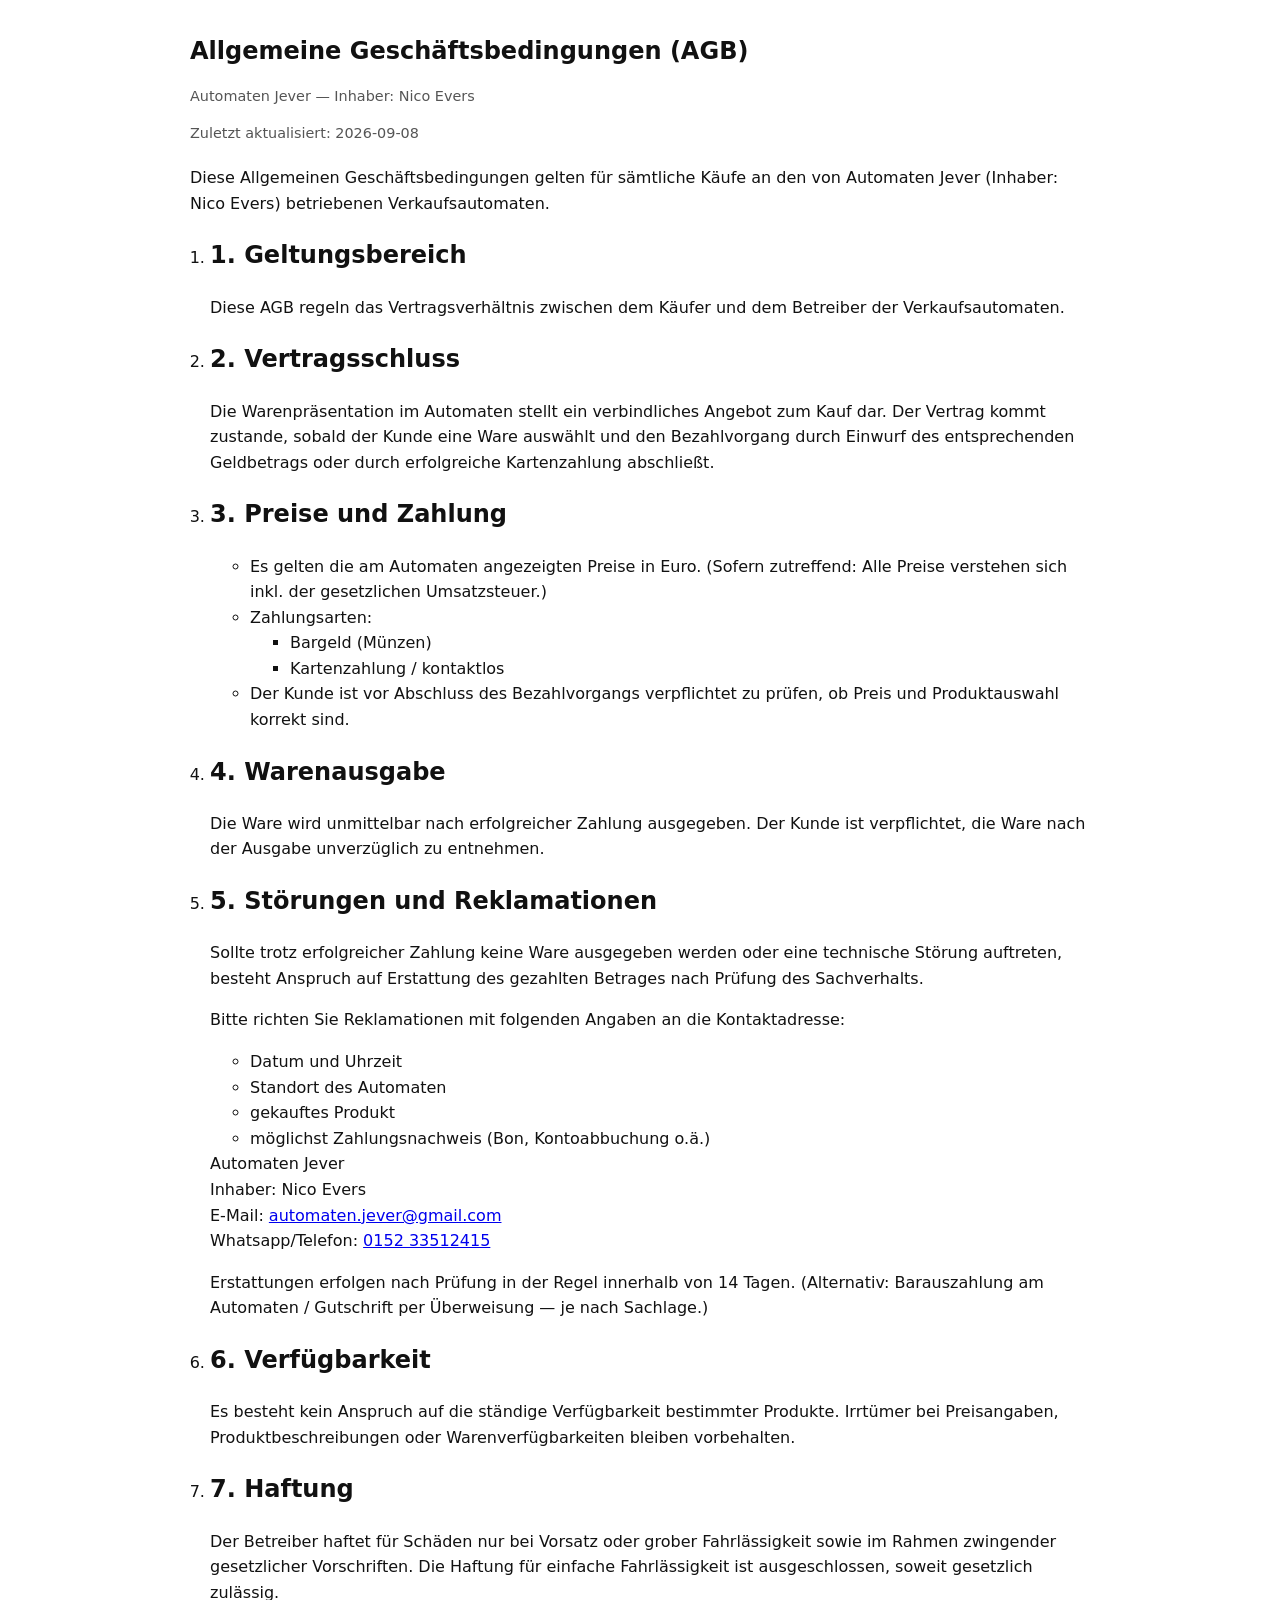
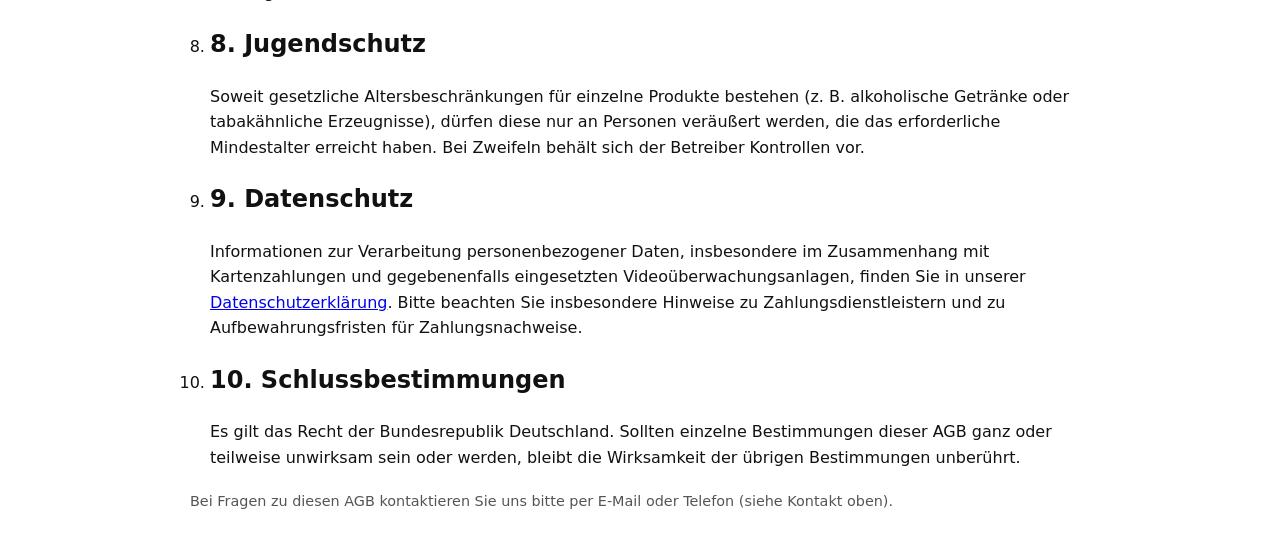
==== agb.html @ 88972f9d "Refactor AGB to HTML format with structured sections" ====
<!doctype html>
<html lang="de">
<head>
  <meta charset="utf-8">
  <meta name="viewport" content="width=device-width,initial-scale=1">
  <title>Allgemeine Geschäftsbedingungen (AGB) — Automaten Jever</title>
  <meta name="description" content="AGB für die Snackautomaten der Automaten Jever (Inhaber: Nico Evers).">
  <style>
    /* Minimal styling für Lesbarkeit */
    body { font-family: system-ui, -apple-system, "Segoe UI", Roboto, "Helvetica Neue", Arial; line-height: 1.6; padding: 1rem; max-width: 900px; margin: auto; color:#111; }
    header, main, footer { margin-bottom: 1.25rem; }
    h1 { font-size: 1.5rem; margin-bottom:.25rem; }
    address { font-style: normal; }
    .meta { color: #555; font-size: .9rem; margin-bottom: .75rem; }
    ol { padding-left: 1.25rem; }
  </style>
</head>
<body>
  <header>
    <h1>Allgemeine Geschäftsbedingungen (AGB)</h1>
    <p class="meta">Automaten Jever — Inhaber: Nico Evers</p>
    <p class="meta">Zuletzt aktualisiert: 2026-09-08</p>
  </header>

  <main>
    <section id="intro">
      <p>Diese Allgemeinen Geschäftsbedingungen gelten für sämtliche Käufe an den von Automaten Jever (Inhaber: Nico Evers) betriebenen Verkaufsautomaten.</p>
    </section>

    <ol>
      <li id="geltungsbereich">
        <h2>1. Geltungsbereich</h2>
        <p>Diese AGB regeln das Vertragsverhältnis zwischen dem Käufer und dem Betreiber der Verkaufsautomaten.</p>
      </li>

      <li id="vertragsschluss">
        <h2>2. Vertragsschluss</h2>
        <p>Die Warenpräsentation im Automaten stellt ein verbindliches Angebot zum Kauf dar. Der Vertrag kommt zustande, sobald der Kunde eine Ware auswählt und den Bezahlvorgang durch Einwurf des entsprechenden Geldbetrags oder durch erfolgreiche Kartenzahlung abschließt.</p>
      </li>

      <li id="preise-zahlung">
        <h2>3. Preise und Zahlung</h2>
        <ul>
          <li>Es gelten die am Automaten angezeigten Preise in Euro. (Sofern zutreffend: Alle Preise verstehen sich inkl. der gesetzlichen Umsatzsteuer.)</li>
          <li>Zahlungsarten:
            <ul>
              <li>Bargeld (Münzen)</li>
              <li>Kartenzahlung / kontaktlos</li>
            </ul>
          </li>
          <li>Der Kunde ist vor Abschluss des Bezahlvorgangs verpflichtet zu prüfen, ob Preis und Produktauswahl korrekt sind.</li>
        </ul>
      </li>

      <li id="warenausgabe">
        <h2>4. Warenausgabe</h2>
        <p>Die Ware wird unmittelbar nach erfolgreicher Zahlung ausgegeben. Der Kunde ist verpflichtet, die Ware nach der Ausgabe unverzüglich zu entnehmen.</p>
      </li>

      <li id="stoerungen-reklamationen">
        <h2>5. Störungen und Reklamationen</h2>
        <p>Sollte trotz erfolgreicher Zahlung keine Ware ausgegeben werden oder eine technische Störung auftreten, besteht Anspruch auf Erstattung des gezahlten Betrages nach Prüfung des Sachverhalts.</p>
        <p>Bitte richten Sie Reklamationen mit folgenden Angaben an die Kontaktadresse:</p>
        <ul>
          <li>Datum und Uhrzeit</li>
          <li>Standort des Automaten</li>
          <li>gekauftes Produkt</li>
          <li>möglichst Zahlungsnachweis (Bon, Kontoabbuchung o.ä.)</li>
        </ul>
        <address>
          Automaten Jever<br>
          Inhaber: Nico Evers<br>
          E-Mail: <a href="mailto:automaten.jever@gmail.com">automaten.jever@gmail.com</a><br>
          Whatsapp/Telefon: <a href="tel:+4915233512415">0152 33512415</a>
        </address>
        <p>Erstattungen erfolgen nach Prüfung in der Regel innerhalb von 14 Tagen. (Alternativ: Barauszahlung am Automaten / Gutschrift per Überweisung — je nach Sachlage.)</p>
      </li>

      <li id="verfuegbarkeit">
        <h2>6. Verfügbarkeit</h2>
        <p>Es besteht kein Anspruch auf die ständige Verfügbarkeit bestimmter Produkte. Irrtümer bei Preisangaben, Produktbeschreibungen oder Warenverfügbarkeiten bleiben vorbehalten.</p>
      </li>

      <li id="haftung">
        <h2>7. Haftung</h2>
        <p>Der Betreiber haftet für Schäden nur bei Vorsatz oder grober Fahrlässigkeit sowie im Rahmen zwingender gesetzlicher Vorschriften. Die Haftung für einfache Fahrlässigkeit ist ausgeschlossen, soweit gesetzlich zulässig.</p>
      </li>

      <li id="jugendschutz">
        <h2>8. Jugendschutz</h2>
        <p>Soweit gesetzliche Altersbeschränkungen für einzelne Produkte bestehen (z. B. alkoholische Getränke oder tabakähnliche Erzeugnisse), dürfen diese nur an Personen veräußert werden, die das erforderliche Mindestalter erreicht haben. Bei Zweifeln behält sich der Betreiber Kontrollen vor.</p>
      </li>

      <li id="datenschutz">
        <h2>9. Datenschutz</h2>
        <p>Informationen zur Verarbeitung personenbezogener Daten, insbesondere im Zusammenhang mit Kartenzahlungen und gegebenenfalls eingesetzten Videoüberwachungsanlagen, finden Sie in unserer <a href="datenschutz.html">Datenschutzerklärung</a>. Bitte beachten Sie insbesondere Hinweise zu Zahlungsdienstleistern und zu Aufbewahrungsfristen für Zahlungsnachweise.</p>
      </li>

      <li id="schlussbestimmungen">
        <h2>10. Schlussbestimmungen</h2>
        <p>Es gilt das Recht der Bundesrepublik Deutschland. Sollten einzelne Bestimmungen dieser AGB ganz oder teilweise unwirksam sein oder werden, bleibt die Wirksamkeit der übrigen Bestimmungen unberührt.</p>
      </li>
    </ol>
  </main>

  <footer>
    <p class="meta">Bei Fragen zu diesen AGB kontaktieren Sie uns bitte per E-Mail oder Telefon (siehe Kontakt oben).</p>
  </footer>
</body>
</html>
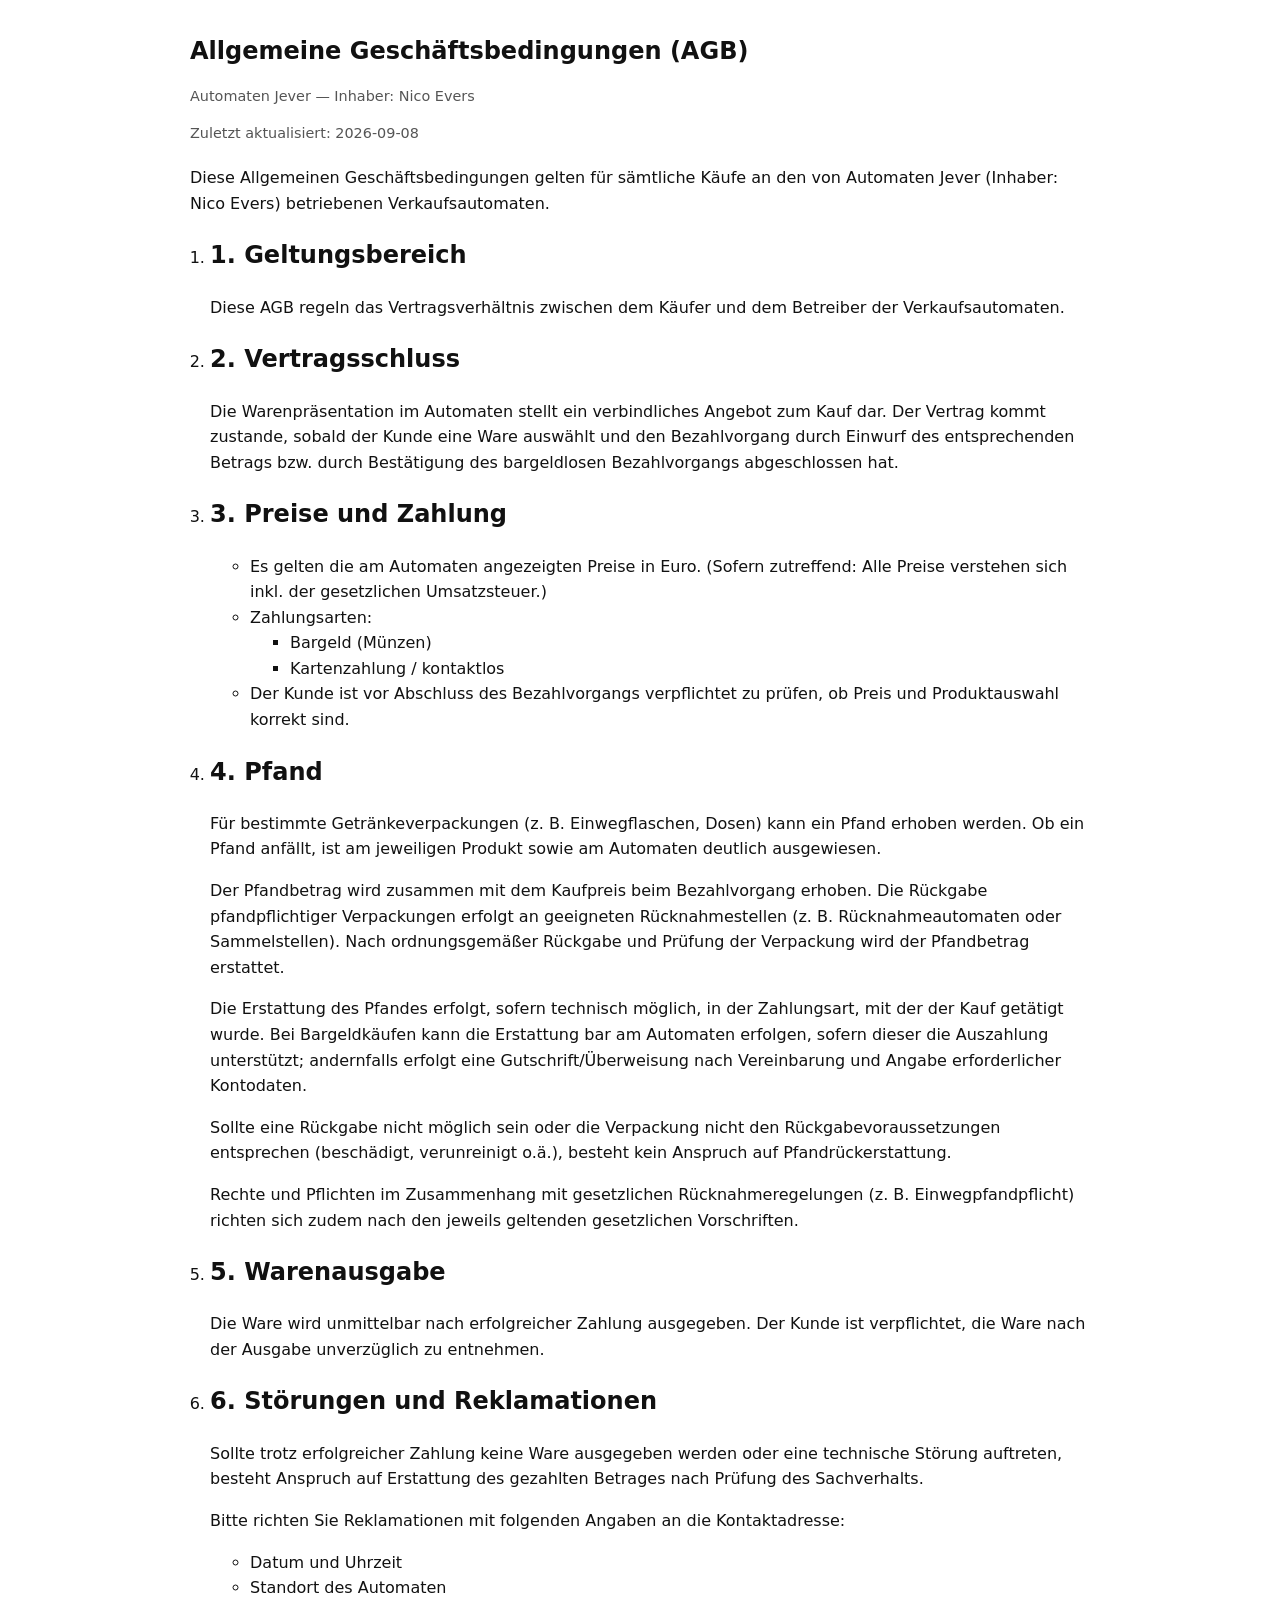
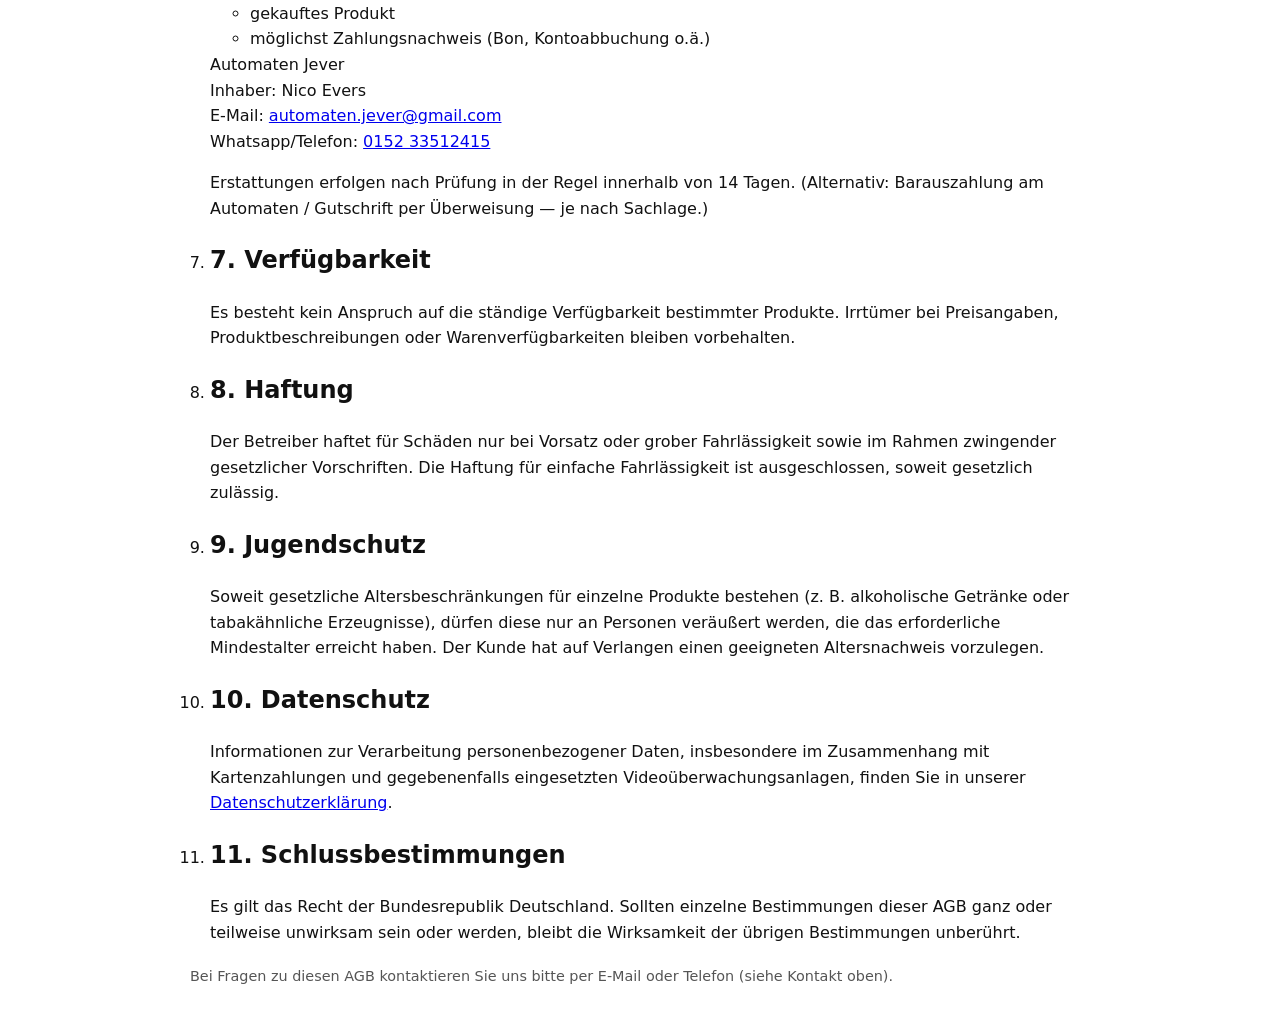
==== commit 069f9b77: "AGB: Passage zum Pfand ergänzt" ====
--- a/agb.html
+++ b/agb.html
@@ -35,7 +35,7 @@
 
       <li id="vertragsschluss">
         <h2>2. Vertragsschluss</h2>
-        <p>Die Warenpräsentation im Automaten stellt ein verbindliches Angebot zum Kauf dar. Der Vertrag kommt zustande, sobald der Kunde eine Ware auswählt und den Bezahlvorgang durch Einwurf des entsprechenden Geldbetrags oder durch erfolgreiche Kartenzahlung abschließt.</p>
+        <p>Die Warenpräsentation im Automaten stellt ein verbindliches Angebot zum Kauf dar. Der Vertrag kommt zustande, sobald der Kunde eine Ware auswählt und den Bezahlvorgang durch Einwurf des entsprechenden Betrags bzw. durch Bestätigung des bargeldlosen Bezahlvorgangs abgeschlossen hat.</p>
       </li>
 
       <li id="preise-zahlung">
@@ -52,13 +52,22 @@
         </ul>
       </li>
 
+      <li id="pfand">
+        <h2>4. Pfand</h2>
+        <p>Für bestimmte Getränkeverpackungen (z. B. Einwegflaschen, Dosen) kann ein Pfand erhoben werden. Ob ein Pfand anfällt, ist am jeweiligen Produkt sowie am Automaten deutlich ausgewiesen.</p>
+        <p>Der Pfandbetrag wird zusammen mit dem Kaufpreis beim Bezahlvorgang erhoben. Die Rückgabe pfandpflichtiger Verpackungen erfolgt an geeigneten Rücknahmestellen (z. B. Rücknahmeautomaten oder Sammelstellen). Nach ordnungsgemäßer Rückgabe und Prüfung der Verpackung wird der Pfandbetrag erstattet.</p>
+        <p>Die Erstattung des Pfandes erfolgt, sofern technisch möglich, in der Zahlungsart, mit der der Kauf getätigt wurde. Bei Bargeldkäufen kann die Erstattung bar am Automaten erfolgen, sofern dieser die Auszahlung unterstützt; andernfalls erfolgt eine Gutschrift/Überweisung nach Vereinbarung und Angabe erforderlicher Kontodaten.</p>
+        <p>Sollte eine Rückgabe nicht möglich sein oder die Verpackung nicht den Rückgabevoraussetzungen entsprechen (beschädigt, verunreinigt o.ä.), besteht kein Anspruch auf Pfandrückerstattung.</p>
+        <p>Rechte und Pflichten im Zusammenhang mit gesetzlichen Rücknahmeregelungen (z. B. Einwegpfandpflicht) richten sich zudem nach den jeweils geltenden gesetzlichen Vorschriften.</p>
+      </li>
+
       <li id="warenausgabe">
-        <h2>4. Warenausgabe</h2>
+        <h2>5. Warenausgabe</h2>
         <p>Die Ware wird unmittelbar nach erfolgreicher Zahlung ausgegeben. Der Kunde ist verpflichtet, die Ware nach der Ausgabe unverzüglich zu entnehmen.</p>
       </li>
 
       <li id="stoerungen-reklamationen">
-        <h2>5. Störungen und Reklamationen</h2>
+        <h2>6. Störungen und Reklamationen</h2>
         <p>Sollte trotz erfolgreicher Zahlung keine Ware ausgegeben werden oder eine technische Störung auftreten, besteht Anspruch auf Erstattung des gezahlten Betrages nach Prüfung des Sachverhalts.</p>
         <p>Bitte richten Sie Reklamationen mit folgenden Angaben an die Kontaktadresse:</p>
         <ul>
@@ -77,27 +86,27 @@
       </li>
 
       <li id="verfuegbarkeit">
-        <h2>6. Verfügbarkeit</h2>
+        <h2>7. Verfügbarkeit</h2>
         <p>Es besteht kein Anspruch auf die ständige Verfügbarkeit bestimmter Produkte. Irrtümer bei Preisangaben, Produktbeschreibungen oder Warenverfügbarkeiten bleiben vorbehalten.</p>
       </li>
 
       <li id="haftung">
-        <h2>7. Haftung</h2>
+        <h2>8. Haftung</h2>
         <p>Der Betreiber haftet für Schäden nur bei Vorsatz oder grober Fahrlässigkeit sowie im Rahmen zwingender gesetzlicher Vorschriften. Die Haftung für einfache Fahrlässigkeit ist ausgeschlossen, soweit gesetzlich zulässig.</p>
       </li>
 
       <li id="jugendschutz">
-        <h2>8. Jugendschutz</h2>
-        <p>Soweit gesetzliche Altersbeschränkungen für einzelne Produkte bestehen (z. B. alkoholische Getränke oder tabakähnliche Erzeugnisse), dürfen diese nur an Personen veräußert werden, die das erforderliche Mindestalter erreicht haben. Bei Zweifeln behält sich der Betreiber Kontrollen vor.</p>
+        <h2>9. Jugendschutz</h2>
+        <p>Soweit gesetzliche Altersbeschränkungen für einzelne Produkte bestehen (z. B. alkoholische Getränke oder tabakähnliche Erzeugnisse), dürfen diese nur an Personen veräußert werden, die das erforderliche Mindestalter erreicht haben. Der Kunde hat auf Verlangen einen geeigneten Altersnachweis vorzulegen.</p>
       </li>
 
       <li id="datenschutz">
-        <h2>9. Datenschutz</h2>
-        <p>Informationen zur Verarbeitung personenbezogener Daten, insbesondere im Zusammenhang mit Kartenzahlungen und gegebenenfalls eingesetzten Videoüberwachungsanlagen, finden Sie in unserer <a href="datenschutz.html">Datenschutzerklärung</a>. Bitte beachten Sie insbesondere Hinweise zu Zahlungsdienstleistern und zu Aufbewahrungsfristen für Zahlungsnachweise.</p>
+        <h2>10. Datenschutz</h2>
+        <p>Informationen zur Verarbeitung personenbezogener Daten, insbesondere im Zusammenhang mit Kartenzahlungen und gegebenenfalls eingesetzten Videoüberwachungsanlagen, finden Sie in unserer <a href="datenschutz.html">Datenschutzerklärung</a>.</p>
       </li>
 
       <li id="schlussbestimmungen">
-        <h2>10. Schlussbestimmungen</h2>
+        <h2>11. Schlussbestimmungen</h2>
         <p>Es gilt das Recht der Bundesrepublik Deutschland. Sollten einzelne Bestimmungen dieser AGB ganz oder teilweise unwirksam sein oder werden, bleibt die Wirksamkeit der übrigen Bestimmungen unberührt.</p>
       </li>
     </ol>
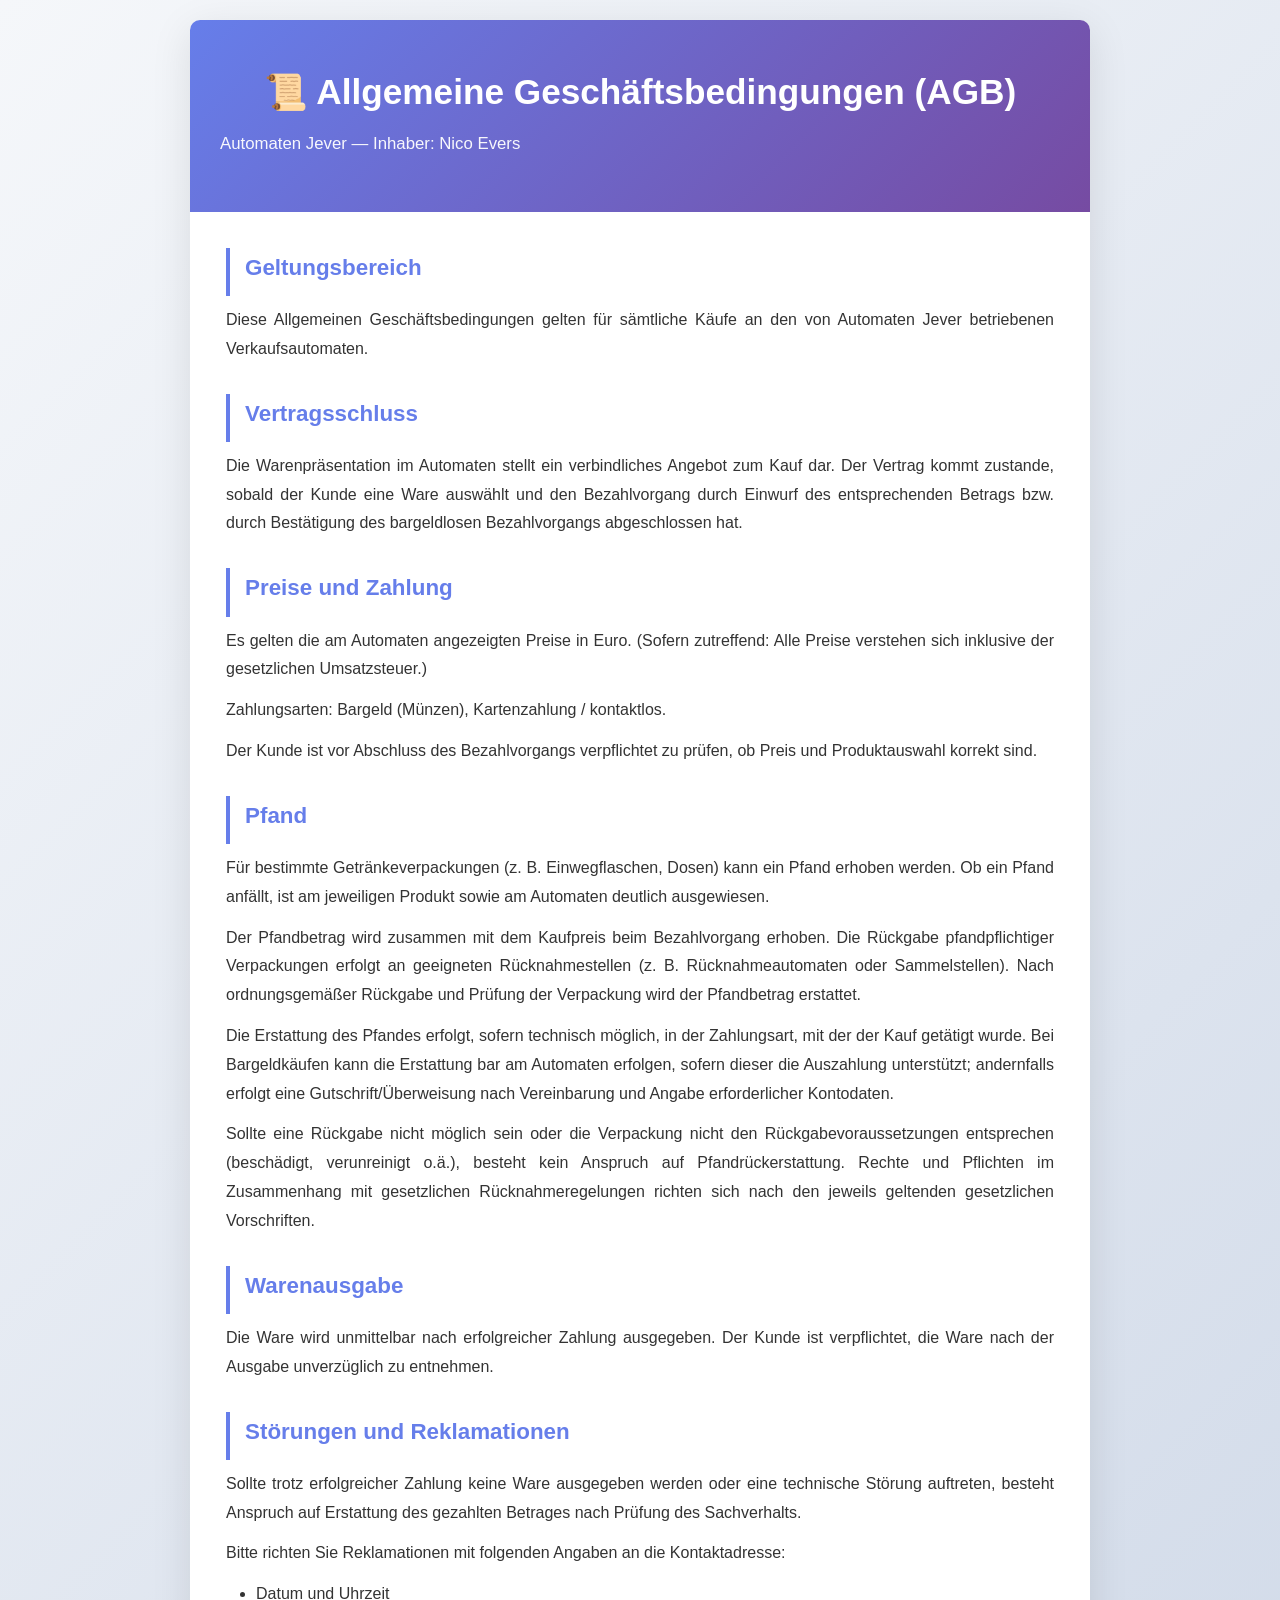
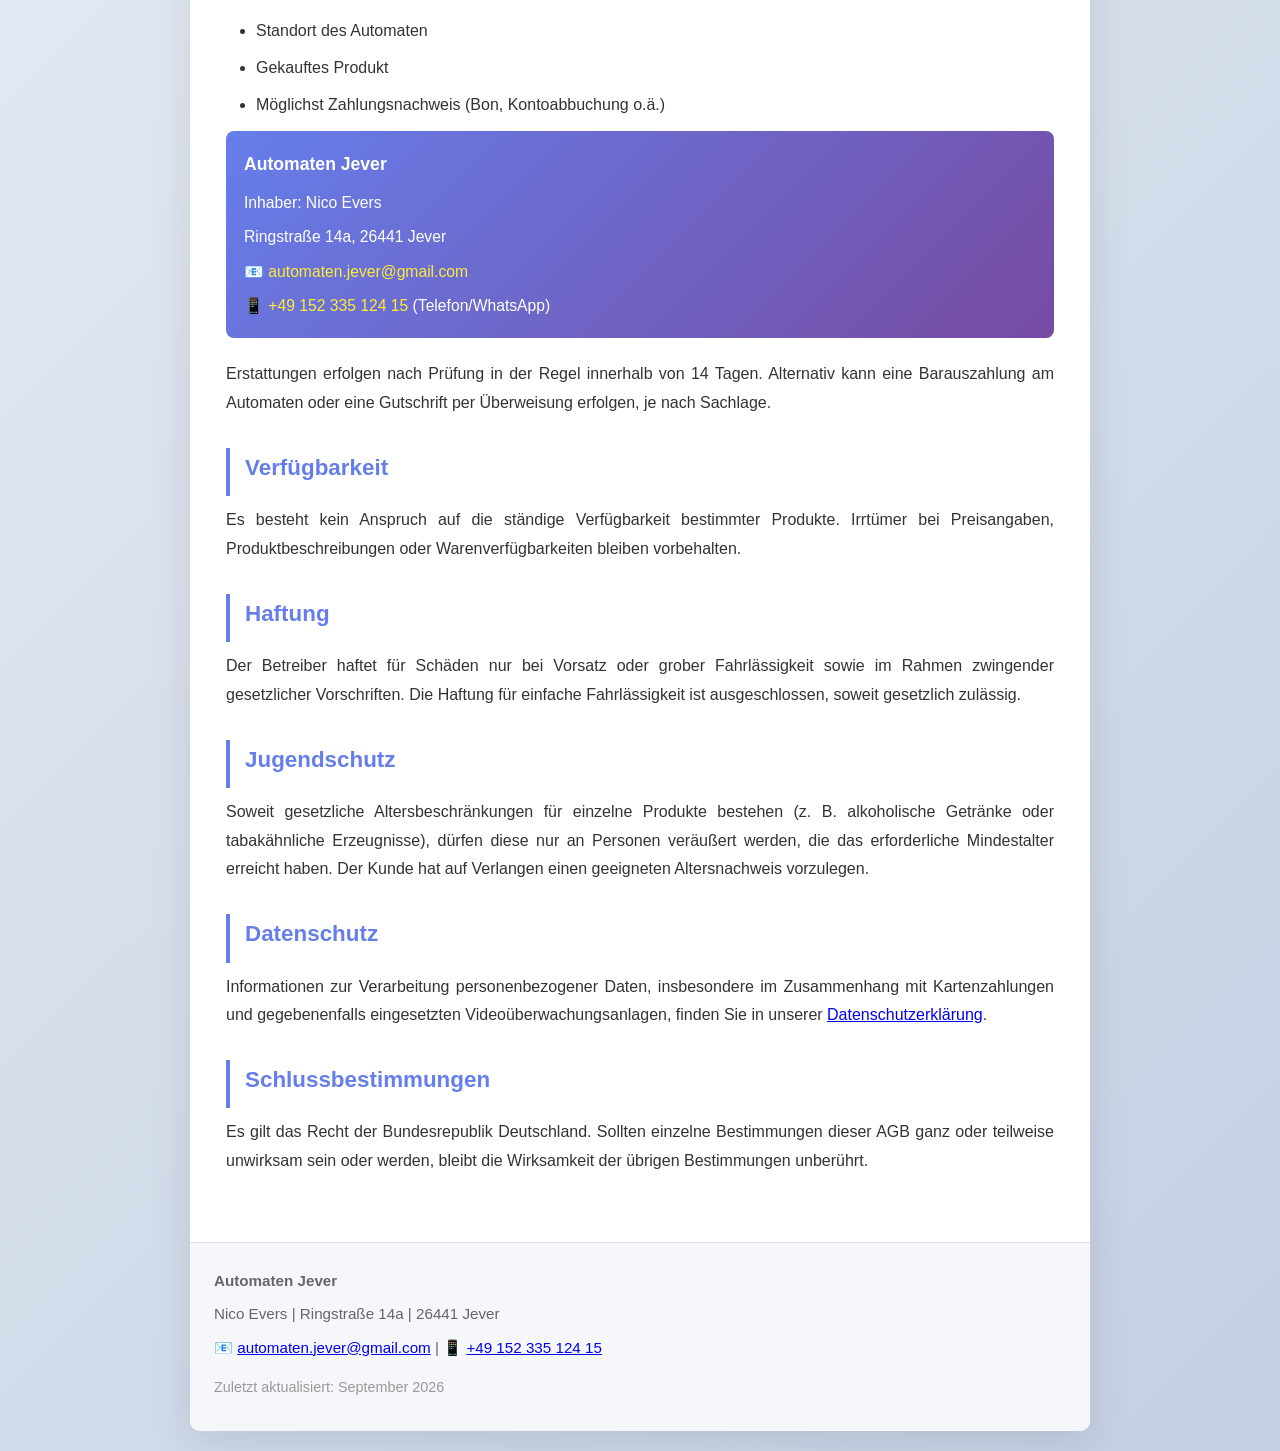
==== commit b4c3391e: "AGB: Visuelles Styling an Datenschutzerklärung angepasst; Pfandpassus beibehalten" ====
--- a/agb.html
+++ b/agb.html
@@ -6,114 +6,218 @@
   <title>Allgemeine Geschäftsbedingungen (AGB) — Automaten Jever</title>
   <meta name="description" content="AGB für die Snackautomaten der Automaten Jever (Inhaber: Nico Evers).">
   <style>
-    /* Minimal styling für Lesbarkeit */
-    body { font-family: system-ui, -apple-system, "Segoe UI", Roboto, "Helvetica Neue", Arial; line-height: 1.6; padding: 1rem; max-width: 900px; margin: auto; color:#111; }
-    header, main, footer { margin-bottom: 1.25rem; }
-    h1 { font-size: 1.5rem; margin-bottom:.25rem; }
-    address { font-style: normal; }
-    .meta { color: #555; font-size: .9rem; margin-bottom: .75rem; }
-    ol { padding-left: 1.25rem; }
+    * {
+      margin: 0;
+      padding: 0;
+      box-sizing: border-box;
+    }
+
+    body {
+      font-family: 'Segoe UI', Tahoma, Geneva, Verdana, sans-serif;
+      line-height: 1.8;
+      color: #333;
+      background: linear-gradient(135deg, #f5f7fa 0%, #c3cfe2 100%);
+      min-height: 100vh;
+      padding: 20px;
+    }
+
+    .container {
+      max-width: 900px;
+      margin: 0 auto;
+      background: white;
+      border-radius: 10px;
+      box-shadow: 0 10px 40px rgba(0, 0, 0, 0.1);
+      overflow: hidden;
+    }
+
+    .header {
+      background: linear-gradient(135deg, #667eea 0%, #764ba2 100%);
+      color: white;
+      padding: 40px 30px;
+      text-align: center;
+    }
+
+    .header h1 {
+      font-size: 2.2em;
+      margin-bottom: 6px;
+      font-weight: 700;
+    }
+
+    .header p {
+      font-size: 1.05em;
+      opacity: 0.95;
+    }
+
+    .content {
+      padding: 36px;
+    }
+
+    section {
+      margin-bottom: 30px;
+    }
+
+    h2 {
+      color: #667eea;
+      font-size: 1.4em;
+      margin-bottom: 10px;
+      padding-bottom: 8px;
+      border-left: 4px solid #667eea;
+      padding-left: 15px;
+    }
+
+    h3 {
+      color: #555;
+      font-size: 1.05em;
+      margin-top: 16px;
+      margin-bottom: 10px;
+    }
+
+    p {
+      margin-bottom: 12px;
+      text-align: justify;
+    }
+
+    ul, ol {
+      margin: 12px 0 12px 30px;
+    }
+
+    li { margin-bottom: 8px; }
+
+    .contact-card {
+      background: linear-gradient(135deg, #667eea 0%, #764ba2 100%);
+      color: white;
+      padding: 18px;
+      border-radius: 8px;
+      margin: 12px 0 22px 0;
+    }
+
+    .contact-card strong { display:block; font-size:1.1em; margin-bottom:8px; }
+
+    .contact-info { display:flex; flex-direction:column; gap:6px; font-size:0.98em; }
+
+    .contact-info a { color: #ffeb3b; text-decoration:none; }
+
+    .divider {
+      height: 2px;
+      background: linear-gradient(to right, #667eea, #764ba2, #667eea);
+      margin: 30px 0;
+    }
+
+    .footer {
+      background: #f5f7fa;
+      padding: 24px;
+      text-align: center;
+      color: #666;
+      border-top: 1px solid #e0e0e0;
+    }
+
+    .footer p { margin-bottom:6px; font-size:0.95em; }
+
+    .meta { color:#555; font-size:0.95em; margin-bottom:8px; }
+
+    @media (max-width: 768px) {
+      .content { padding: 20px; }
+      .header h1 { font-size: 1.6em; }
+      h2 { font-size: 1.15em; }
+    }
   </style>
 </head>
 <body>
-  <header>
-    <h1>Allgemeine Geschäftsbedingungen (AGB)</h1>
-    <p class="meta">Automaten Jever — Inhaber: Nico Evers</p>
-    <p class="meta">Zuletzt aktualisiert: 2026-09-08</p>
-  </header>
-
-  <main>
-    <section id="intro">
-      <p>Diese Allgemeinen Geschäftsbedingungen gelten für sämtliche Käufe an den von Automaten Jever (Inhaber: Nico Evers) betriebenen Verkaufsautomaten.</p>
-    </section>
-
-    <ol>
-      <li id="geltungsbereich">
-        <h2>1. Geltungsbereich</h2>
-        <p>Diese AGB regeln das Vertragsverhältnis zwischen dem Käufer und dem Betreiber der Verkaufsautomaten.</p>
-      </li>
-
-      <li id="vertragsschluss">
-        <h2>2. Vertragsschluss</h2>
+  <div class="container">
+    <div class="header">
+      <h1>📜 Allgemeine Geschäftsbedingungen (AGB)</h1>
+      <p>Automaten Jever — Inhaber: Nico Evers</p>
+    </div>
+
+    <div class="content">
+      <section>
+        <h2>Geltungsbereich</h2>
+        <p>Diese Allgemeinen Geschäftsbedingungen gelten für sämtliche Käufe an den von Automaten Jever betriebenen Verkaufsautomaten.</p>
+      </section>
+
+      <section>
+        <h2>Vertragsschluss</h2>
         <p>Die Warenpräsentation im Automaten stellt ein verbindliches Angebot zum Kauf dar. Der Vertrag kommt zustande, sobald der Kunde eine Ware auswählt und den Bezahlvorgang durch Einwurf des entsprechenden Betrags bzw. durch Bestätigung des bargeldlosen Bezahlvorgangs abgeschlossen hat.</p>
-      </li>
-
-      <li id="preise-zahlung">
-        <h2>3. Preise und Zahlung</h2>
-        <ul>
-          <li>Es gelten die am Automaten angezeigten Preise in Euro. (Sofern zutreffend: Alle Preise verstehen sich inkl. der gesetzlichen Umsatzsteuer.)</li>
-          <li>Zahlungsarten:
-            <ul>
-              <li>Bargeld (Münzen)</li>
-              <li>Kartenzahlung / kontaktlos</li>
-            </ul>
-          </li>
-          <li>Der Kunde ist vor Abschluss des Bezahlvorgangs verpflichtet zu prüfen, ob Preis und Produktauswahl korrekt sind.</li>
-        </ul>
-      </li>
-
-      <li id="pfand">
-        <h2>4. Pfand</h2>
+      </section>
+
+      <section>
+        <h2>Preise und Zahlung</h2>
+        <p>Es gelten die am Automaten angezeigten Preise in Euro. (Sofern zutreffend: Alle Preise verstehen sich inklusive der gesetzlichen Umsatzsteuer.)</p>
+        <p>Zahlungsarten: Bargeld (Münzen), Kartenzahlung / kontaktlos.</p>
+        <p>Der Kunde ist vor Abschluss des Bezahlvorgangs verpflichtet zu prüfen, ob Preis und Produktauswahl korrekt sind.</p>
+      </section>
+
+      <section>
+        <h2>Pfand</h2>
         <p>Für bestimmte Getränkeverpackungen (z. B. Einwegflaschen, Dosen) kann ein Pfand erhoben werden. Ob ein Pfand anfällt, ist am jeweiligen Produkt sowie am Automaten deutlich ausgewiesen.</p>
         <p>Der Pfandbetrag wird zusammen mit dem Kaufpreis beim Bezahlvorgang erhoben. Die Rückgabe pfandpflichtiger Verpackungen erfolgt an geeigneten Rücknahmestellen (z. B. Rücknahmeautomaten oder Sammelstellen). Nach ordnungsgemäßer Rückgabe und Prüfung der Verpackung wird der Pfandbetrag erstattet.</p>
         <p>Die Erstattung des Pfandes erfolgt, sofern technisch möglich, in der Zahlungsart, mit der der Kauf getätigt wurde. Bei Bargeldkäufen kann die Erstattung bar am Automaten erfolgen, sofern dieser die Auszahlung unterstützt; andernfalls erfolgt eine Gutschrift/Überweisung nach Vereinbarung und Angabe erforderlicher Kontodaten.</p>
-        <p>Sollte eine Rückgabe nicht möglich sein oder die Verpackung nicht den Rückgabevoraussetzungen entsprechen (beschädigt, verunreinigt o.ä.), besteht kein Anspruch auf Pfandrückerstattung.</p>
-        <p>Rechte und Pflichten im Zusammenhang mit gesetzlichen Rücknahmeregelungen (z. B. Einwegpfandpflicht) richten sich zudem nach den jeweils geltenden gesetzlichen Vorschriften.</p>
-      </li>
-
-      <li id="warenausgabe">
-        <h2>5. Warenausgabe</h2>
+        <p>Sollte eine Rückgabe nicht möglich sein oder die Verpackung nicht den Rückgabevoraussetzungen entsprechen (beschädigt, verunreinigt o.ä.), besteht kein Anspruch auf Pfandrückerstattung. Rechte und Pflichten im Zusammenhang mit gesetzlichen Rücknahmeregelungen richten sich nach den jeweils geltenden gesetzlichen Vorschriften.</p>
+      </section>
+
+      <section>
+        <h2>Warenausgabe</h2>
         <p>Die Ware wird unmittelbar nach erfolgreicher Zahlung ausgegeben. Der Kunde ist verpflichtet, die Ware nach der Ausgabe unverzüglich zu entnehmen.</p>
-      </li>
-
-      <li id="stoerungen-reklamationen">
-        <h2>6. Störungen und Reklamationen</h2>
+      </section>
+
+      <section>
+        <h2>Störungen und Reklamationen</h2>
         <p>Sollte trotz erfolgreicher Zahlung keine Ware ausgegeben werden oder eine technische Störung auftreten, besteht Anspruch auf Erstattung des gezahlten Betrages nach Prüfung des Sachverhalts.</p>
         <p>Bitte richten Sie Reklamationen mit folgenden Angaben an die Kontaktadresse:</p>
         <ul>
           <li>Datum und Uhrzeit</li>
           <li>Standort des Automaten</li>
-          <li>gekauftes Produkt</li>
-          <li>möglichst Zahlungsnachweis (Bon, Kontoabbuchung o.ä.)</li>
+          <li>Gekauftes Produkt</li>
+          <li>Möglichst Zahlungsnachweis (Bon, Kontoabbuchung o.ä.)</li>
         </ul>
-        <address>
-          Automaten Jever<br>
-          Inhaber: Nico Evers<br>
-          E-Mail: <a href="mailto:automaten.jever@gmail.com">automaten.jever@gmail.com</a><br>
-          Whatsapp/Telefon: <a href="tel:+4915233512415">0152 33512415</a>
-        </address>
-        <p>Erstattungen erfolgen nach Prüfung in der Regel innerhalb von 14 Tagen. (Alternativ: Barauszahlung am Automaten / Gutschrift per Überweisung — je nach Sachlage.)</p>
-      </li>
-
-      <li id="verfuegbarkeit">
-        <h2>7. Verfügbarkeit</h2>
+
+        <div class="contact-card">
+          <strong>Automaten Jever</strong>
+          <div class="contact-info">
+            <span>Inhaber: Nico Evers</span>
+            <span>Ringstraße 14a, 26441 Jever</span>
+            <span><a href="mailto:automaten.jever@gmail.com">📧 automaten.jever@gmail.com</a></span>
+            <span><a href="tel:+4915233512415">📱 +49 152 335 124 15</a> (Telefon/WhatsApp)</span>
+          </div>
+        </div>
+
+        <p>Erstattungen erfolgen nach Prüfung in der Regel innerhalb von 14 Tagen. Alternativ kann eine Barauszahlung am Automaten oder eine Gutschrift per Überweisung erfolgen, je nach Sachlage.</p>
+      </section>
+
+      <section>
+        <h2>Verfügbarkeit</h2>
         <p>Es besteht kein Anspruch auf die ständige Verfügbarkeit bestimmter Produkte. Irrtümer bei Preisangaben, Produktbeschreibungen oder Warenverfügbarkeiten bleiben vorbehalten.</p>
-      </li>
-
-      <li id="haftung">
-        <h2>8. Haftung</h2>
+      </section>
+
+      <section>
+        <h2>Haftung</h2>
         <p>Der Betreiber haftet für Schäden nur bei Vorsatz oder grober Fahrlässigkeit sowie im Rahmen zwingender gesetzlicher Vorschriften. Die Haftung für einfache Fahrlässigkeit ist ausgeschlossen, soweit gesetzlich zulässig.</p>
-      </li>
-
-      <li id="jugendschutz">
-        <h2>9. Jugendschutz</h2>
+      </section>
+
+      <section>
+        <h2>Jugendschutz</h2>
         <p>Soweit gesetzliche Altersbeschränkungen für einzelne Produkte bestehen (z. B. alkoholische Getränke oder tabakähnliche Erzeugnisse), dürfen diese nur an Personen veräußert werden, die das erforderliche Mindestalter erreicht haben. Der Kunde hat auf Verlangen einen geeigneten Altersnachweis vorzulegen.</p>
-      </li>
-
-      <li id="datenschutz">
-        <h2>10. Datenschutz</h2>
+      </section>
+
+      <section>
+        <h2>Datenschutz</h2>
         <p>Informationen zur Verarbeitung personenbezogener Daten, insbesondere im Zusammenhang mit Kartenzahlungen und gegebenenfalls eingesetzten Videoüberwachungsanlagen, finden Sie in unserer <a href="datenschutz.html">Datenschutzerklärung</a>.</p>
-      </li>
-
-      <li id="schlussbestimmungen">
-        <h2>11. Schlussbestimmungen</h2>
+      </section>
+
+      <section>
+        <h2>Schlussbestimmungen</h2>
         <p>Es gilt das Recht der Bundesrepublik Deutschland. Sollten einzelne Bestimmungen dieser AGB ganz oder teilweise unwirksam sein oder werden, bleibt die Wirksamkeit der übrigen Bestimmungen unberührt.</p>
-      </li>
-    </ol>
-  </main>
-
-  <footer>
-    <p class="meta">Bei Fragen zu diesen AGB kontaktieren Sie uns bitte per E-Mail oder Telefon (siehe Kontakt oben).</p>
-  </footer>
+      </section>
+
+    </div>
+
+    <div class="footer">
+      <p><strong>Automaten Jever</strong></p>
+      <p>Nico Evers | Ringstraße 14a | 26441 Jever</p>
+      <p>📧 <a href="mailto:automaten.jever@gmail.com">automaten.jever@gmail.com</a> | 📱 <a href="tel:+4915233512415">+49 152 335 124 15</a></p>
+      <p style="margin-top:14px; font-size:0.9em; color:#999;">Zuletzt aktualisiert: September 2026</p>
+    </div>
+
+  </div>
 </body>
 </html>
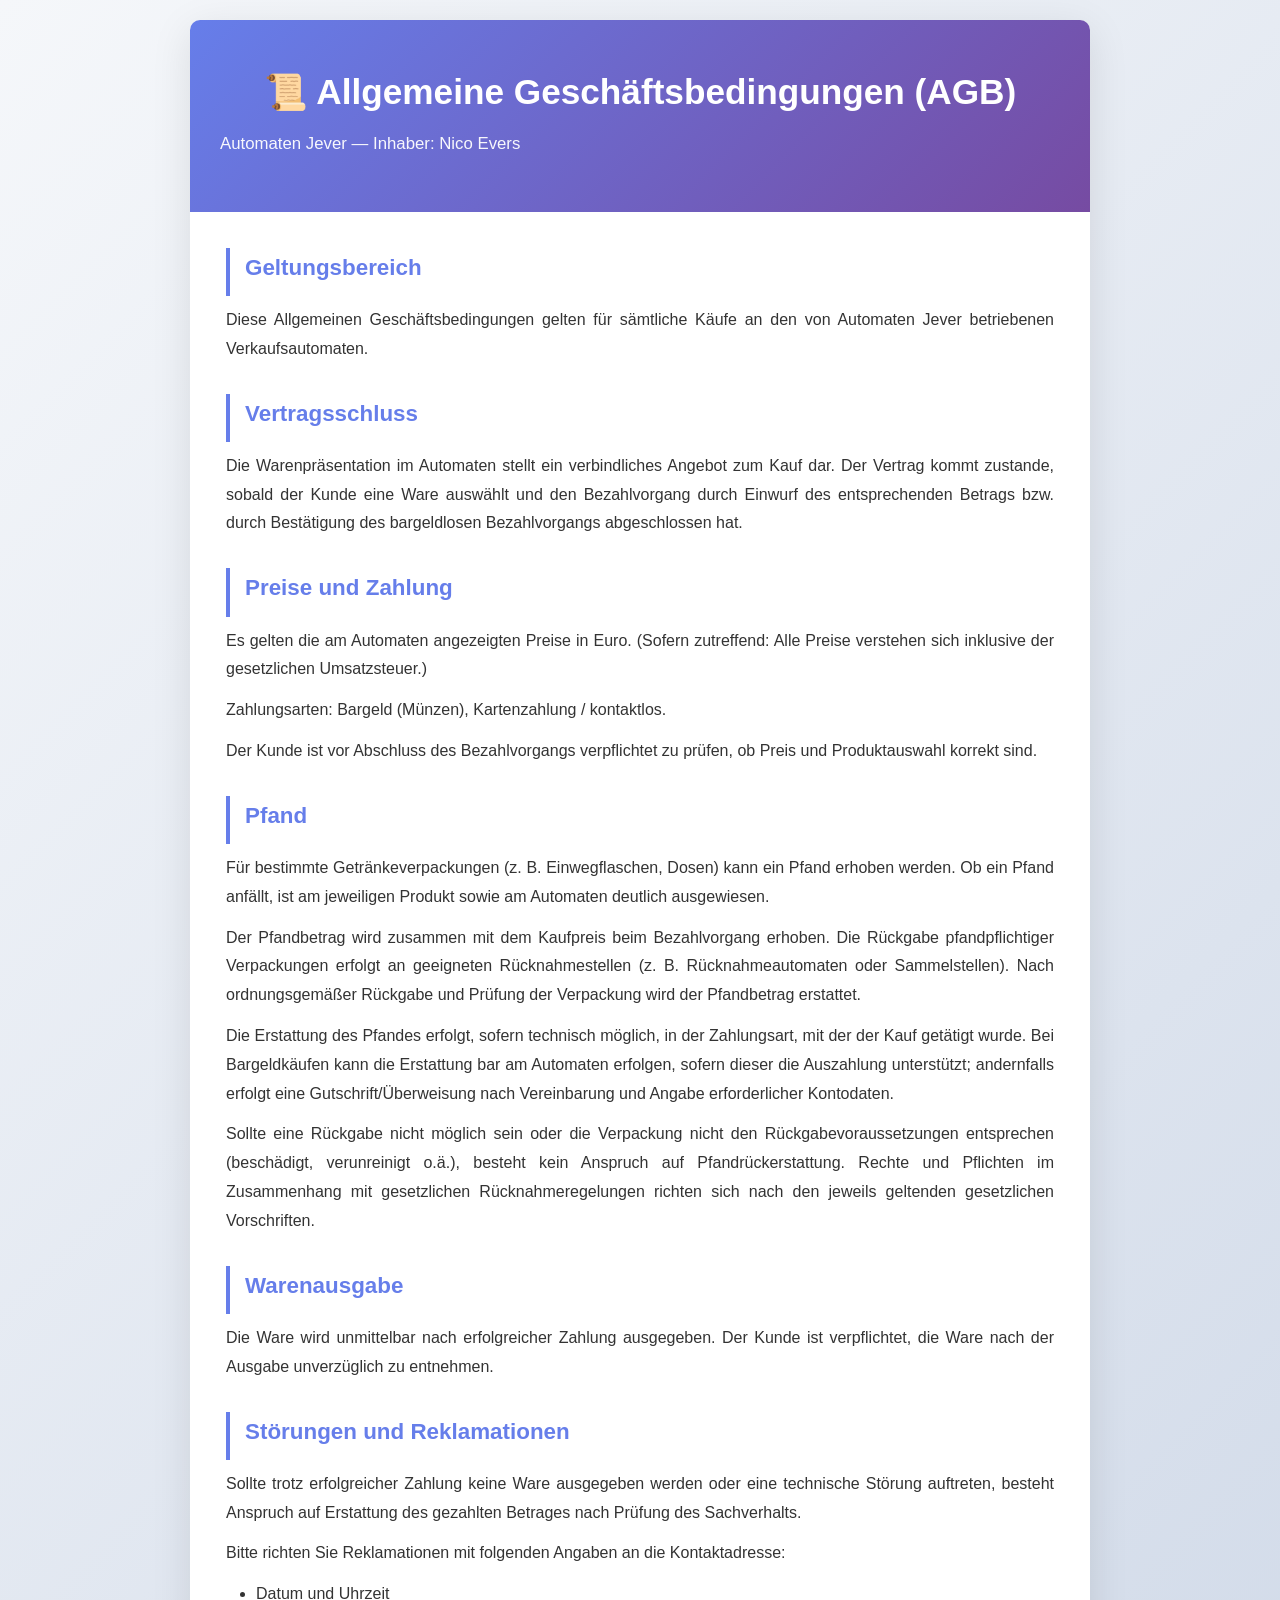
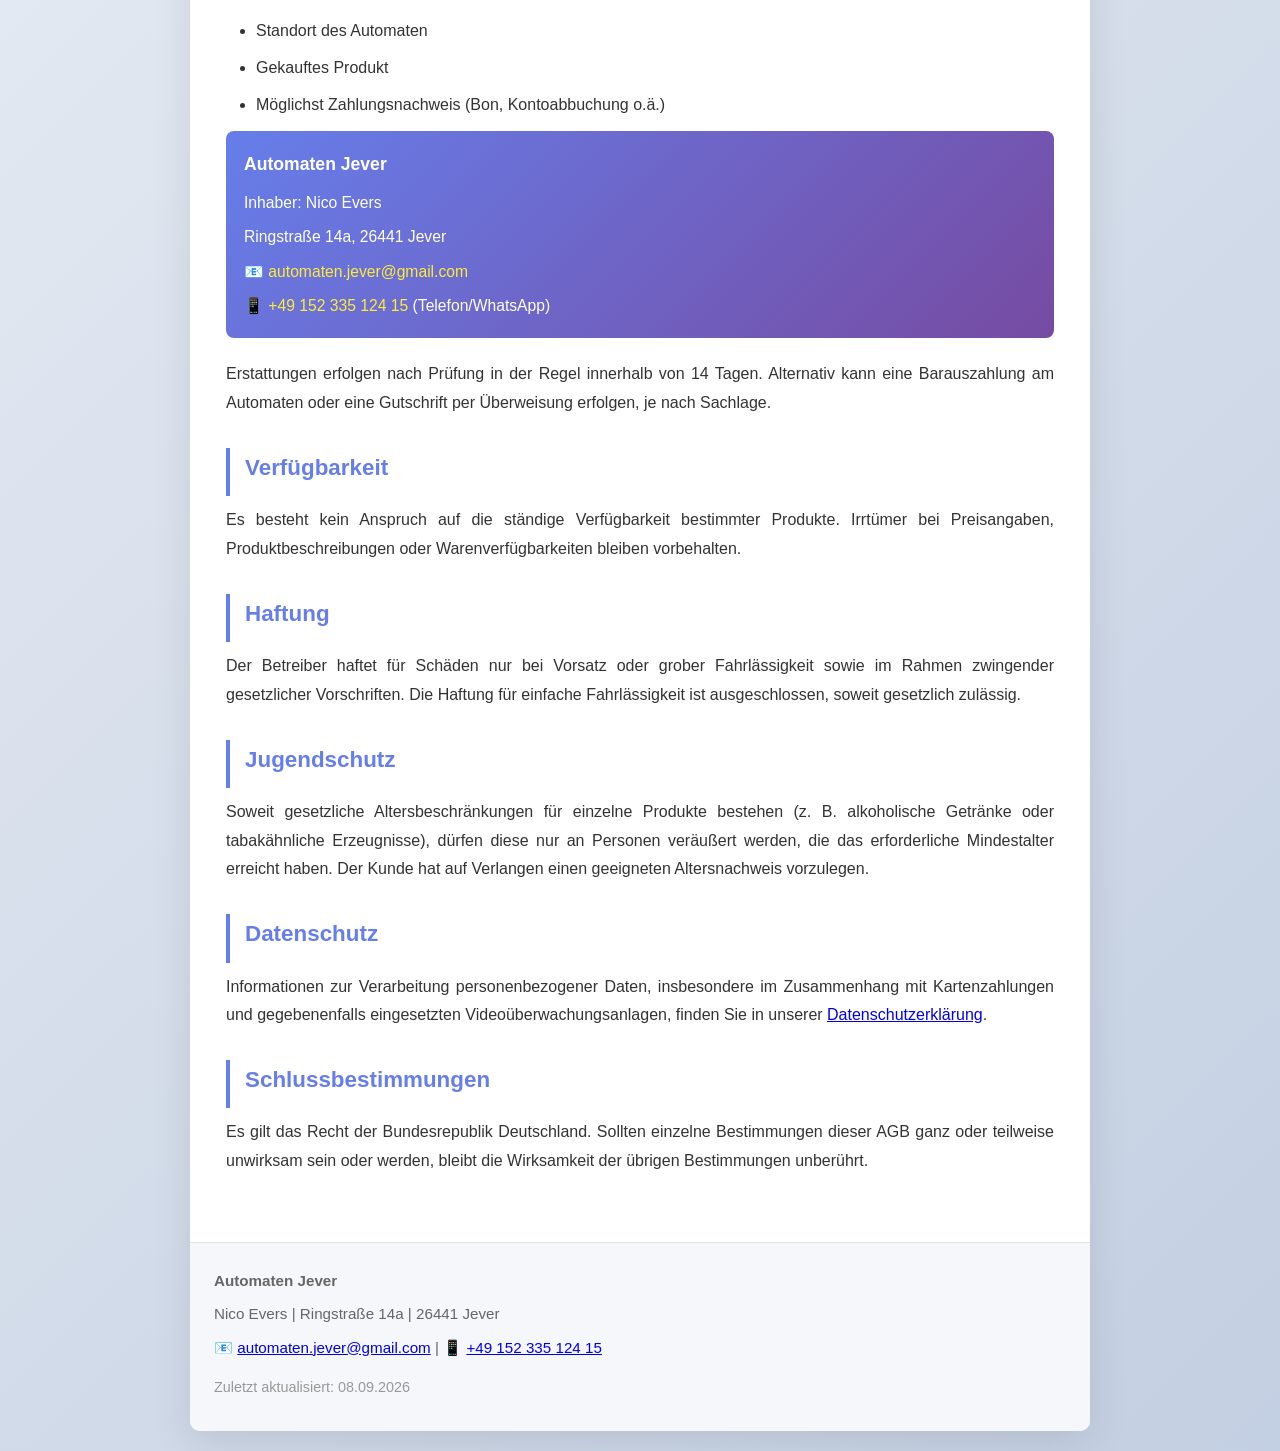
==== commit 143d1c14: "AGB: Aktualisiertes Datum (Zuletzt aktualisiert)" ====
--- a/agb.html
+++ b/agb.html
@@ -215,7 +215,7 @@
       <p><strong>Automaten Jever</strong></p>
       <p>Nico Evers | Ringstraße 14a | 26441 Jever</p>
       <p>📧 <a href="mailto:automaten.jever@gmail.com">automaten.jever@gmail.com</a> | 📱 <a href="tel:+4915233512415">+49 152 335 124 15</a></p>
-      <p style="margin-top:14px; font-size:0.9em; color:#999;">Zuletzt aktualisiert: September 2026</p>
+      <p style="margin-top:14px; font-size:0.9em; color:#999;">Zuletzt aktualisiert: 08.09.2026</p>
     </div>
 
   </div>
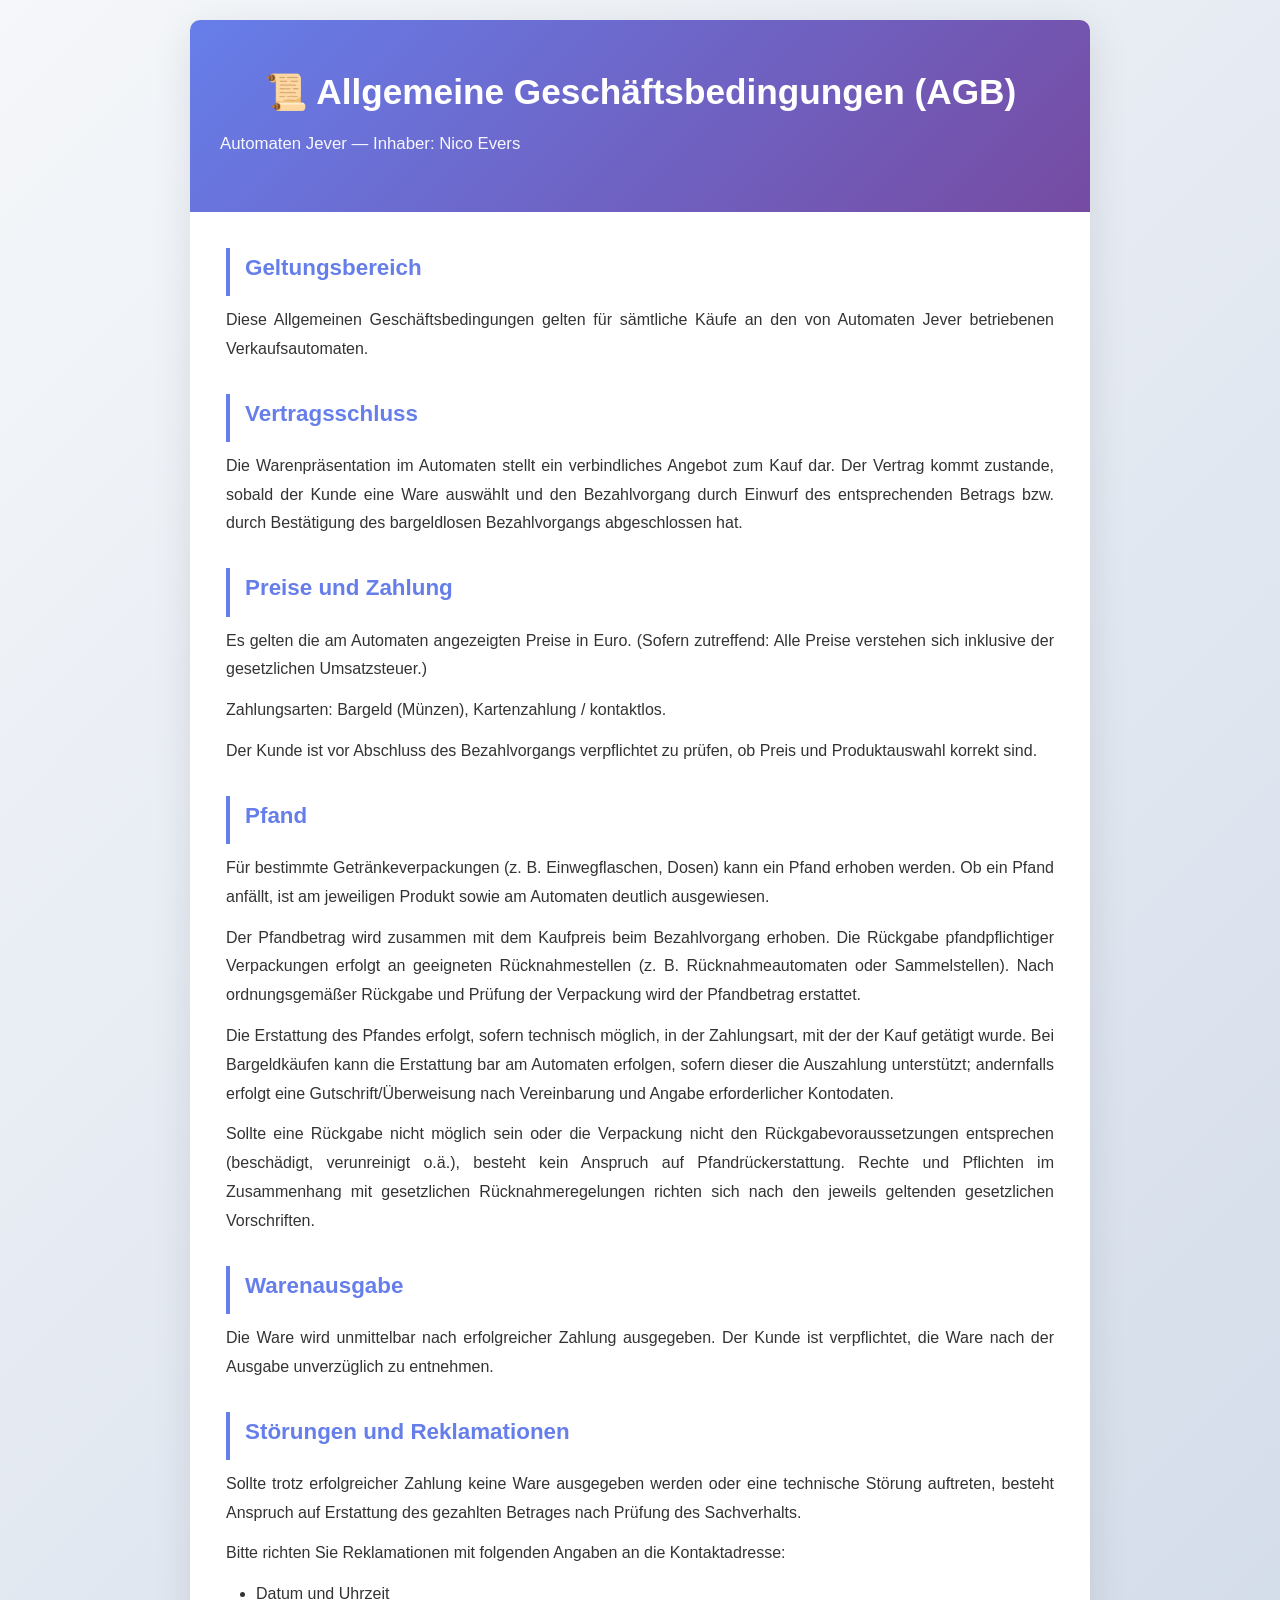
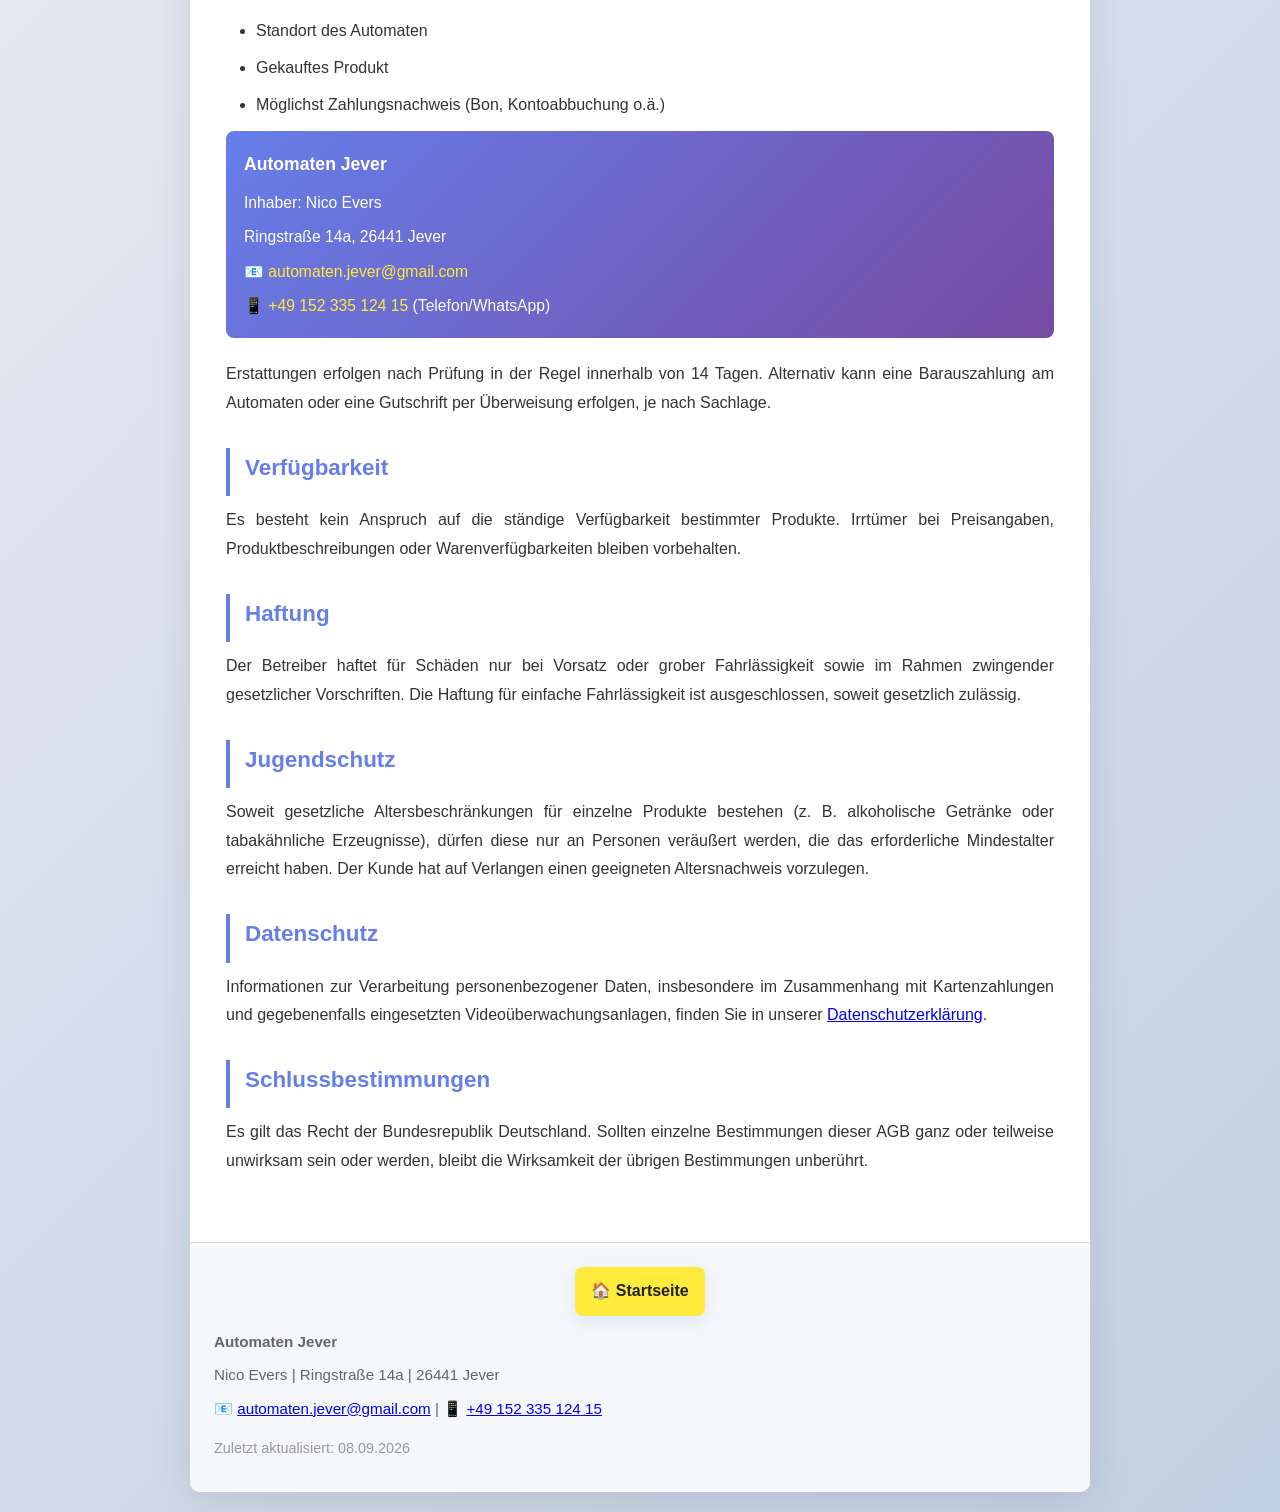
==== commit ee6a2408: "UI: Einheitlicher zentraler Start-Button im Footer hinzugefügt (AGB)" ====
--- a/agb.html
+++ b/agb.html
@@ -111,6 +111,20 @@
       border-top: 1px solid #e0e0e0;
     }
 
+    .start-button-footer {
+      display: inline-block;
+      background: #ffeb3b;
+      color: #222;
+      padding: 10px 16px;
+      border-radius: 8px;
+      text-decoration: none;
+      font-weight: 700;
+      box-shadow: 0 6px 18px rgba(102,126,234,0.15);
+      margin-bottom: 12px;
+    }
+
+    .start-button-footer:hover { opacity: 0.95; }
+
     .footer p { margin-bottom:6px; font-size:0.95em; }
 
     .meta { color:#555; font-size:0.95em; margin-bottom:8px; }
@@ -119,6 +133,7 @@
       .content { padding: 20px; }
       .header h1 { font-size: 1.6em; }
       h2 { font-size: 1.15em; }
+      .start-button-footer { padding: 8px 12px; }
     }
   </style>
 </head>
@@ -212,6 +227,7 @@
     </div>
 
     <div class="footer">
+      <a class="start-button-footer" href="index.html" aria-label="Startseite">🏠 Startseite</a>
       <p><strong>Automaten Jever</strong></p>
       <p>Nico Evers | Ringstraße 14a | 26441 Jever</p>
       <p>📧 <a href="mailto:automaten.jever@gmail.com">automaten.jever@gmail.com</a> | 📱 <a href="tel:+4915233512415">+49 152 335 124 15</a></p>
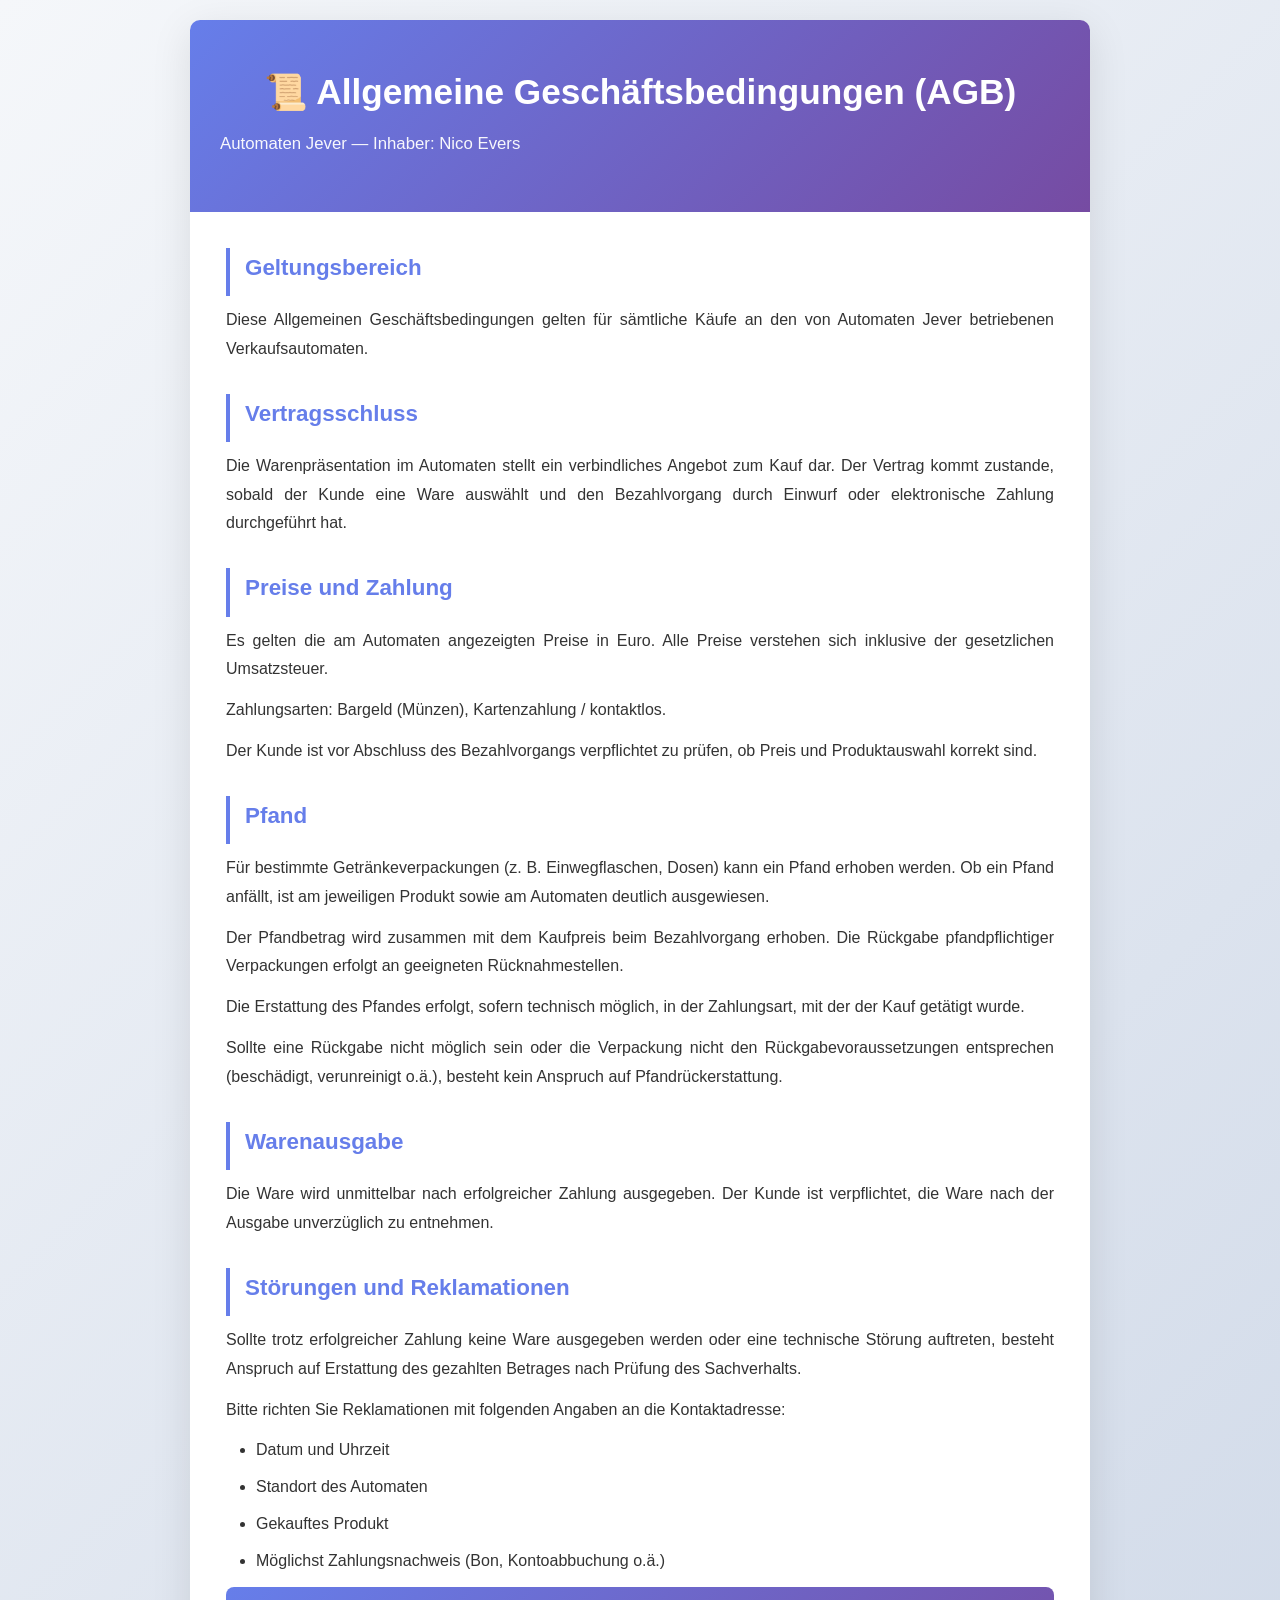
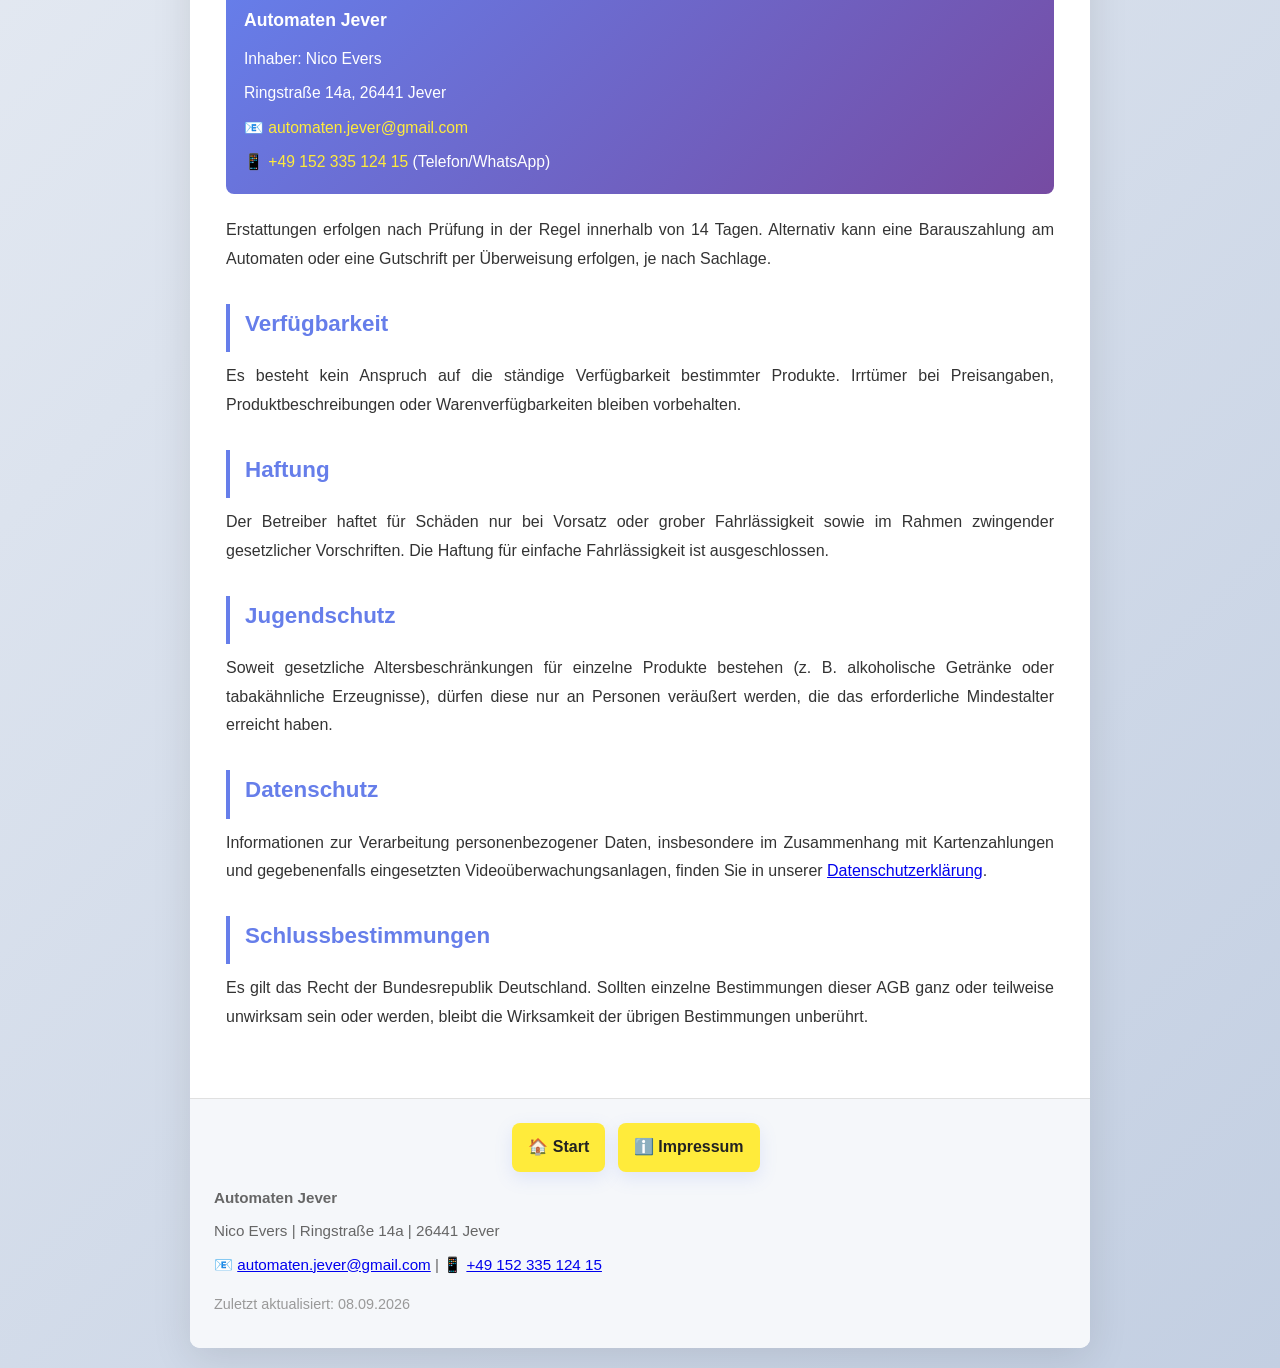
==== commit 83e3dd4f: "Update agb.html: add impressum link and complete information" ====
--- a/agb.html
+++ b/agb.html
@@ -121,6 +121,7 @@
       font-weight: 700;
       box-shadow: 0 6px 18px rgba(102,126,234,0.15);
       margin-bottom: 12px;
+      margin-right: 8px;
     }
 
     .start-button-footer:hover { opacity: 0.95; }
@@ -152,12 +153,12 @@
 
       <section>
         <h2>Vertragsschluss</h2>
-        <p>Die Warenpräsentation im Automaten stellt ein verbindliches Angebot zum Kauf dar. Der Vertrag kommt zustande, sobald der Kunde eine Ware auswählt und den Bezahlvorgang durch Einwurf des entsprechenden Betrags bzw. durch Bestätigung des bargeldlosen Bezahlvorgangs abgeschlossen hat.</p>
+        <p>Die Warenpräsentation im Automaten stellt ein verbindliches Angebot zum Kauf dar. Der Vertrag kommt zustande, sobald der Kunde eine Ware auswählt und den Bezahlvorgang durch Einwurf oder elektronische Zahlung durchgeführt hat.</p>
       </section>
 
       <section>
         <h2>Preise und Zahlung</h2>
-        <p>Es gelten die am Automaten angezeigten Preise in Euro. (Sofern zutreffend: Alle Preise verstehen sich inklusive der gesetzlichen Umsatzsteuer.)</p>
+        <p>Es gelten die am Automaten angezeigten Preise in Euro. Alle Preise verstehen sich inklusive der gesetzlichen Umsatzsteuer.</p>
         <p>Zahlungsarten: Bargeld (Münzen), Kartenzahlung / kontaktlos.</p>
         <p>Der Kunde ist vor Abschluss des Bezahlvorgangs verpflichtet zu prüfen, ob Preis und Produktauswahl korrekt sind.</p>
       </section>
@@ -165,9 +166,9 @@
       <section>
         <h2>Pfand</h2>
         <p>Für bestimmte Getränkeverpackungen (z. B. Einwegflaschen, Dosen) kann ein Pfand erhoben werden. Ob ein Pfand anfällt, ist am jeweiligen Produkt sowie am Automaten deutlich ausgewiesen.</p>
-        <p>Der Pfandbetrag wird zusammen mit dem Kaufpreis beim Bezahlvorgang erhoben. Die Rückgabe pfandpflichtiger Verpackungen erfolgt an geeigneten Rücknahmestellen (z. B. Rücknahmeautomaten oder Sammelstellen). Nach ordnungsgemäßer Rückgabe und Prüfung der Verpackung wird der Pfandbetrag erstattet.</p>
-        <p>Die Erstattung des Pfandes erfolgt, sofern technisch möglich, in der Zahlungsart, mit der der Kauf getätigt wurde. Bei Bargeldkäufen kann die Erstattung bar am Automaten erfolgen, sofern dieser die Auszahlung unterstützt; andernfalls erfolgt eine Gutschrift/Überweisung nach Vereinbarung und Angabe erforderlicher Kontodaten.</p>
-        <p>Sollte eine Rückgabe nicht möglich sein oder die Verpackung nicht den Rückgabevoraussetzungen entsprechen (beschädigt, verunreinigt o.ä.), besteht kein Anspruch auf Pfandrückerstattung. Rechte und Pflichten im Zusammenhang mit gesetzlichen Rücknahmeregelungen richten sich nach den jeweils geltenden gesetzlichen Vorschriften.</p>
+        <p>Der Pfandbetrag wird zusammen mit dem Kaufpreis beim Bezahlvorgang erhoben. Die Rückgabe pfandpflichtiger Verpackungen erfolgt an geeigneten Rücknahmestellen.</p>
+        <p>Die Erstattung des Pfandes erfolgt, sofern technisch möglich, in der Zahlungsart, mit der der Kauf getätigt wurde.</p>
+        <p>Sollte eine Rückgabe nicht möglich sein oder die Verpackung nicht den Rückgabevoraussetzungen entsprechen (beschädigt, verunreinigt o.ä.), besteht kein Anspruch auf Pfandrückerstattung.</p>
       </section>
 
       <section>
@@ -206,12 +207,12 @@
 
       <section>
         <h2>Haftung</h2>
-        <p>Der Betreiber haftet für Schäden nur bei Vorsatz oder grober Fahrlässigkeit sowie im Rahmen zwingender gesetzlicher Vorschriften. Die Haftung für einfache Fahrlässigkeit ist ausgeschlossen, soweit gesetzlich zulässig.</p>
+        <p>Der Betreiber haftet für Schäden nur bei Vorsatz oder grober Fahrlässigkeit sowie im Rahmen zwingender gesetzlicher Vorschriften. Die Haftung für einfache Fahrlässigkeit ist ausgeschlossen.</p>
       </section>
 
       <section>
         <h2>Jugendschutz</h2>
-        <p>Soweit gesetzliche Altersbeschränkungen für einzelne Produkte bestehen (z. B. alkoholische Getränke oder tabakähnliche Erzeugnisse), dürfen diese nur an Personen veräußert werden, die das erforderliche Mindestalter erreicht haben. Der Kunde hat auf Verlangen einen geeigneten Altersnachweis vorzulegen.</p>
+        <p>Soweit gesetzliche Altersbeschränkungen für einzelne Produkte bestehen (z. B. alkoholische Getränke oder tabakähnliche Erzeugnisse), dürfen diese nur an Personen veräußert werden, die das erforderliche Mindestalter erreicht haben.</p>
       </section>
 
       <section>
@@ -227,7 +228,8 @@
     </div>
 
     <div class="footer">
-      <a class="start-button-footer" href="index.html" aria-label="Startseite">🏠 Startseite</a>
+      <a class="start-button-footer" href="index.html" aria-label="Startseite">🏠 Start</a>
+      <a class="start-button-footer" href="impressum.html" aria-label="Impressum">ℹ️ Impressum</a>
       <p><strong>Automaten Jever</strong></p>
       <p>Nico Evers | Ringstraße 14a | 26441 Jever</p>
       <p>📧 <a href="mailto:automaten.jever@gmail.com">automaten.jever@gmail.com</a> | 📱 <a href="tel:+4915233512415">+49 152 335 124 15</a></p>
@@ -236,4 +238,4 @@
 
   </div>
 </body>
-</html>
+</html>
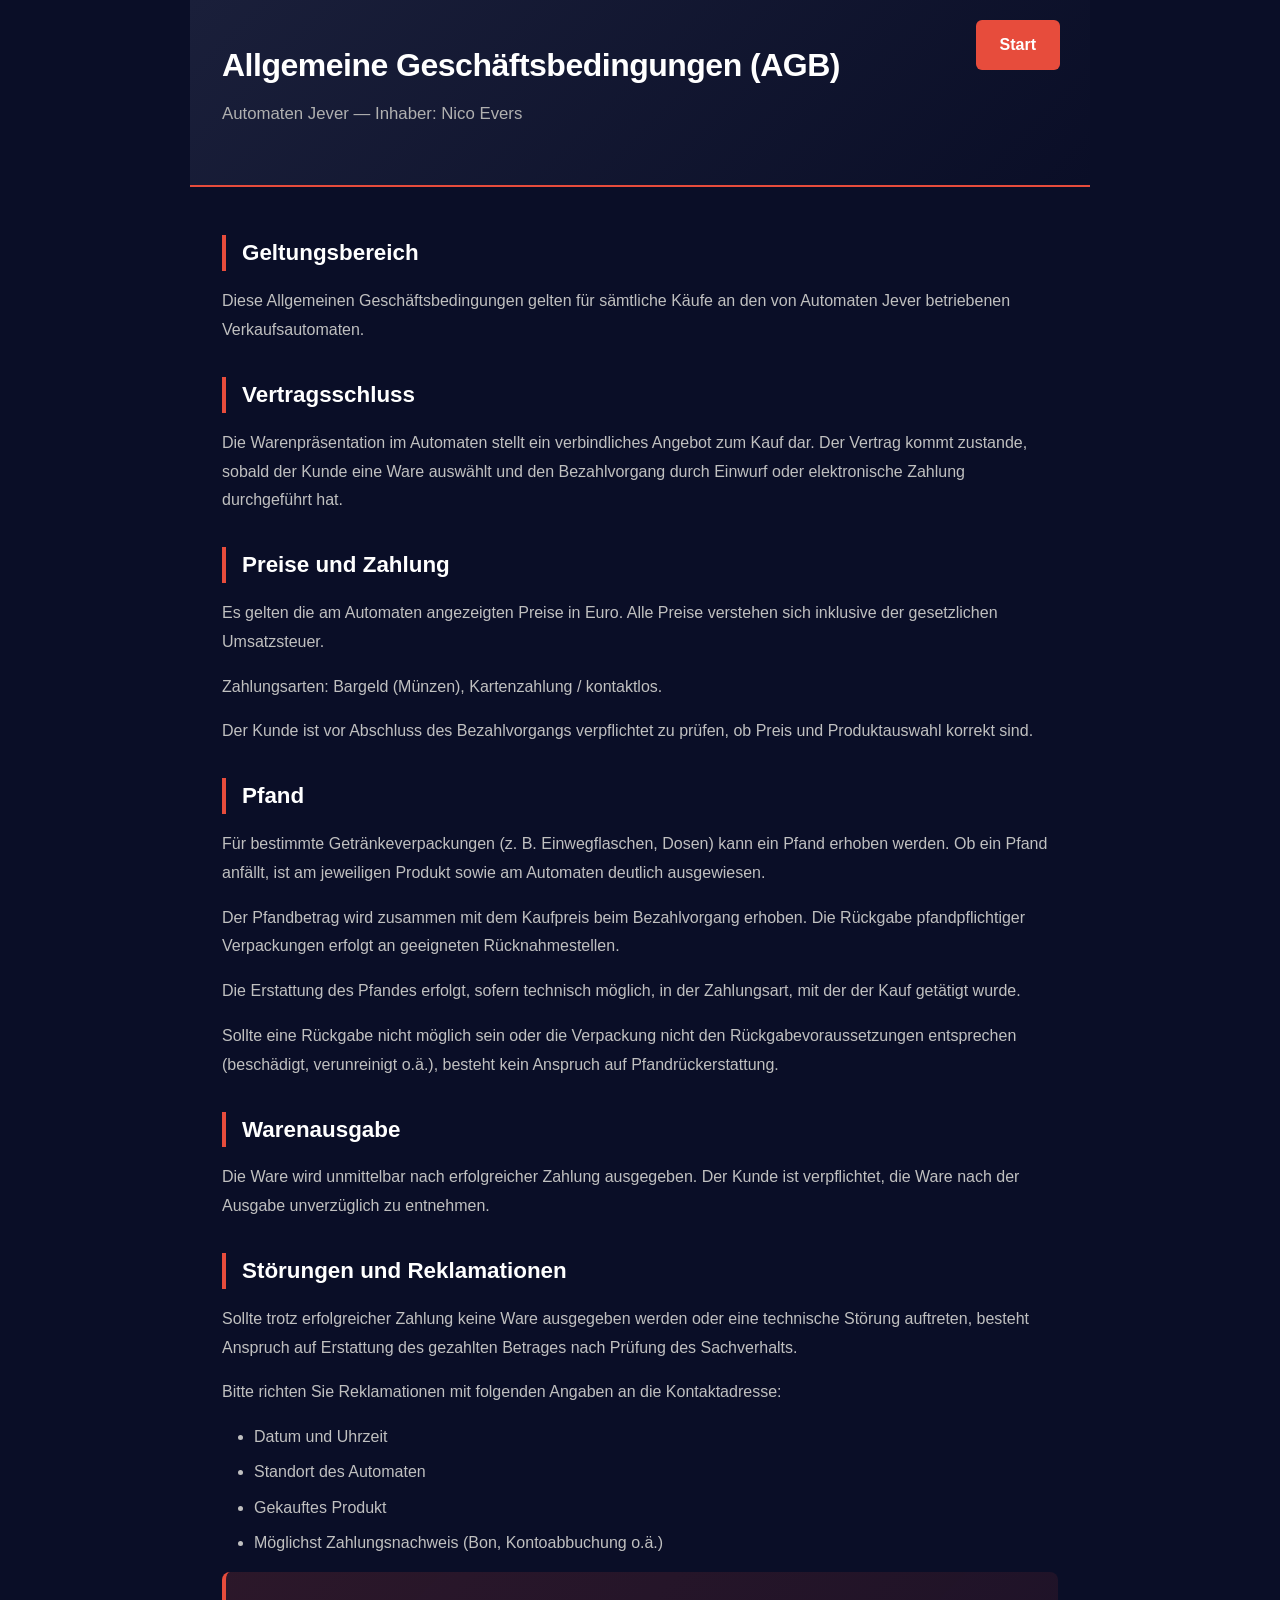
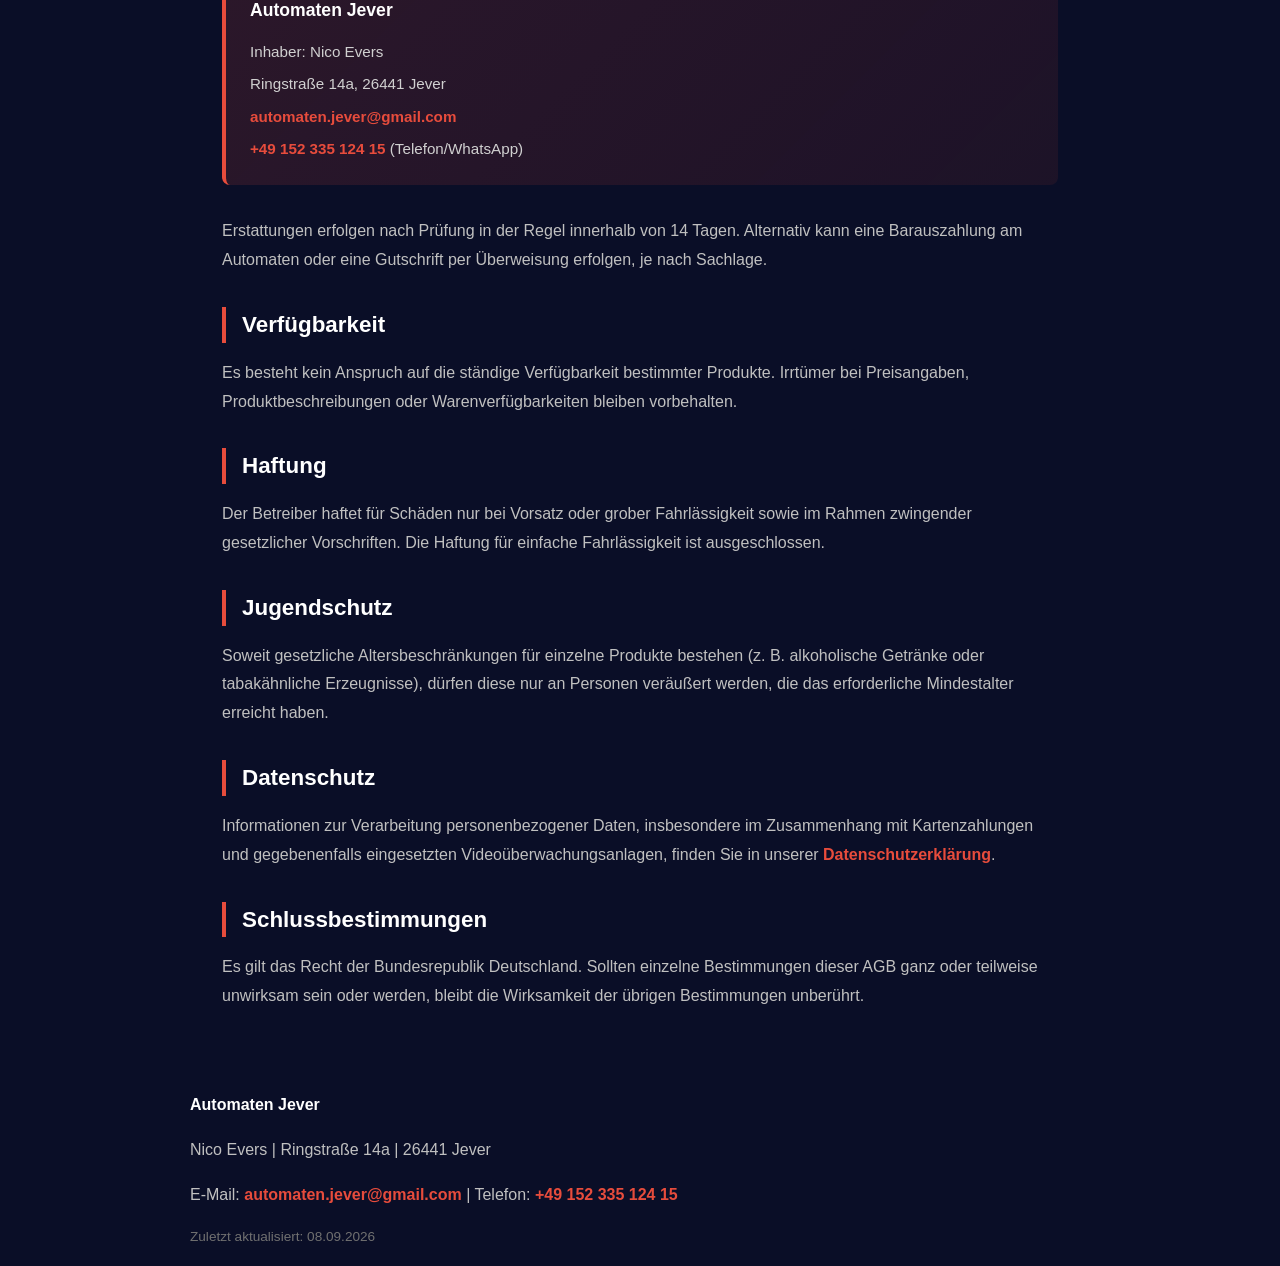
==== commit 40b3e61f: "Update agb.html: modern dark theme matching index.html" ====
--- a/agb.html
+++ b/agb.html
@@ -13,137 +13,197 @@
     }
 
     body {
-      font-family: 'Segoe UI', Tahoma, Geneva, Verdana, sans-serif;
-      line-height: 1.8;
-      color: #333;
-      background: linear-gradient(135deg, #f5f7fa 0%, #c3cfe2 100%);
+      font-family: -apple-system, BlinkMacSystemFont, 'Segoe UI', Roboto, 'Helvetica Neue', Arial, sans-serif;
+      font-size: 16px;
+      line-height: 1.6;
+      color: #e0e0e0;
+      background: #0a0e27;
       min-height: 100vh;
-      padding: 20px;
+      padding: 0;
     }
 
     .container {
       max-width: 900px;
       margin: 0 auto;
-      background: white;
-      border-radius: 10px;
-      box-shadow: 0 10px 40px rgba(0, 0, 0, 0.1);
-      overflow: hidden;
-    }
-
-    .header {
-      background: linear-gradient(135deg, #667eea 0%, #764ba2 100%);
-      color: white;
-      padding: 40px 30px;
+      min-height: 100vh;
+      display: flex;
+      flex-direction: column;
+    }
+
+    header {
+      position: relative;
+      background: linear-gradient(135deg, #1a1f3a 0%, #0a0e27 100%);
+      padding: 2.5rem 2rem;
+      border-bottom: 2px solid #e74c3c;
+    }
+
+    .start-button {
+      position: absolute;
+      right: 30px;
+      top: 20px;
+      background: #e74c3c;
+      color: #ffffff;
+      padding: 0.75rem 1.5rem;
+      border-radius: 6px;
+      text-decoration: none;
+      font-weight: 700;
+      transition: all 0.3s ease;
+      border: none;
+      cursor: pointer;
+    }
+
+    .start-button:hover {
+      background: #ff6b6b;
+      transform: translateY(-2px);
+      box-shadow: 0 5px 15px rgba(231, 76, 60, 0.4);
+    }
+
+    header h1 {
+      font-size: 2rem;
+      color: #ffffff;
+      margin-bottom: 0.5rem;
+      font-weight: 700;
+      letter-spacing: -0.5px;
+    }
+
+    header p {
+      font-size: 1.05rem;
+      color: #b0b0b0;
+    }
+
+    .content {
+      flex: 1;
+      padding: 3rem 2rem;
+    }
+
+    section {
+      margin-bottom: 2rem;
+    }
+
+    h2 {
+      font-size: 1.4rem;
+      color: #ffffff;
+      margin-bottom: 1rem;
+      border-left: 4px solid #e74c3c;
+      padding-left: 1rem;
+      font-weight: 700;
+    }
+
+    h3 {
+      font-size: 1.1rem;
+      color: #d0d0d0;
+      margin-top: 1.5rem;
+      margin-bottom: 0.8rem;
+      font-weight: 600;
+    }
+
+    p {
+      margin-bottom: 1rem;
+      color: #c0c0c0;
+      line-height: 1.8;
+    }
+
+    ul, ol {
+      margin: 1rem 0 1rem 2rem;
+      color: #c0c0c0;
+    }
+
+    li {
+      margin-bottom: 0.5rem;
+      line-height: 1.7;
+    }
+
+    strong {
+      color: #ffffff;
+      font-weight: 700;
+    }
+
+    a {
+      color: #e74c3c;
+      text-decoration: none;
+      font-weight: 600;
+      transition: all 0.3s ease;
+    }
+
+    a:hover {
+      color: #ff6b6b;
+      text-decoration: underline;
+    }
+
+    .contact-card {
+      background: linear-gradient(135deg, rgba(231, 76, 60, 0.15) 0%, rgba(192, 57, 43, 0.1) 100%);
+      color: #d0d0d0;
+      padding: 1.5rem;
+      border-radius: 8px;
+      margin: 1rem 0 2rem 0;
+      border-left: 4px solid #e74c3c;
+    }
+
+    .contact-card strong {
+      display: block;
+      font-size: 1.1rem;
+      margin-bottom: 1rem;
+      color: #ffffff;
+    }
+
+    .contact-info {
+      display: flex;
+      flex-direction: column;
+      gap: 0.5rem;
+      font-size: 0.95rem;
+    }
+
+    .contact-info a {
+      color: #e74c3c;
+    }
+
+    .footer {
+      background: linear-gradient(135deg, #1a1f3a 0%, #0f1329 100%);
+      padding: 2rem;
+      border-top: 2px solid #e74c3c;
       text-align: center;
-    }
-
-    .header h1 {
-      font-size: 2.2em;
-      margin-bottom: 6px;
-      font-weight: 700;
-    }
-
-    .header p {
-      font-size: 1.05em;
-      opacity: 0.95;
-    }
-
-    .content {
-      padding: 36px;
-    }
-
-    section {
-      margin-bottom: 30px;
-    }
-
-    h2 {
-      color: #667eea;
-      font-size: 1.4em;
-      margin-bottom: 10px;
-      padding-bottom: 8px;
-      border-left: 4px solid #667eea;
-      padding-left: 15px;
-    }
-
-    h3 {
-      color: #555;
-      font-size: 1.05em;
-      margin-top: 16px;
-      margin-bottom: 10px;
-    }
-
-    p {
-      margin-bottom: 12px;
-      text-align: justify;
-    }
-
-    ul, ol {
-      margin: 12px 0 12px 30px;
-    }
-
-    li { margin-bottom: 8px; }
-
-    .contact-card {
-      background: linear-gradient(135deg, #667eea 0%, #764ba2 100%);
-      color: white;
-      padding: 18px;
-      border-radius: 8px;
-      margin: 12px 0 22px 0;
-    }
-
-    .contact-card strong { display:block; font-size:1.1em; margin-bottom:8px; }
-
-    .contact-info { display:flex; flex-direction:column; gap:6px; font-size:0.98em; }
-
-    .contact-info a { color: #ffeb3b; text-decoration:none; }
-
-    .divider {
-      height: 2px;
-      background: linear-gradient(to right, #667eea, #764ba2, #667eea);
-      margin: 30px 0;
-    }
-
-    .footer {
-      background: #f5f7fa;
-      padding: 24px;
-      text-align: center;
-      color: #666;
-      border-top: 1px solid #e0e0e0;
-    }
-
-    .start-button-footer {
-      display: inline-block;
-      background: #ffeb3b;
-      color: #222;
-      padding: 10px 16px;
-      border-radius: 8px;
-      text-decoration: none;
-      font-weight: 700;
-      box-shadow: 0 6px 18px rgba(102,126,234,0.15);
-      margin-bottom: 12px;
-      margin-right: 8px;
-    }
-
-    .start-button-footer:hover { opacity: 0.95; }
-
-    .footer p { margin-bottom:6px; font-size:0.95em; }
-
-    .meta { color:#555; font-size:0.95em; margin-bottom:8px; }
+      color: #909090;
+      font-size: 0.9rem;
+    }
+
+    .footer p {
+      margin: 0.5rem 0;
+      color: #909090;
+    }
+
+    .footer a {
+      color: #e74c3c;
+    }
 
     @media (max-width: 768px) {
-      .content { padding: 20px; }
-      .header h1 { font-size: 1.6em; }
-      h2 { font-size: 1.15em; }
-      .start-button-footer { padding: 8px 12px; }
+      header h1 {
+        font-size: 1.6rem;
+      }
+
+      h2 {
+        font-size: 1.2rem;
+      }
+
+      .start-button {
+        right: 20px;
+        top: 15px;
+        padding: 0.6rem 1.2rem;
+        font-size: 0.9rem;
+      }
+
+      .content {
+        padding: 1.5rem 1rem;
+      }
     }
   </style>
 </head>
 <body>
   <div class="container">
-    <div class="header">
-      <h1>📜 Allgemeine Geschäftsbedingungen (AGB)</h1>
+    <header>
+      <a class="start-button" href="index.html" aria-label="Startseite">Start</a>
+      <h1>Allgemeine Geschäftsbedingungen (AGB)</h1>
       <p>Automaten Jever — Inhaber: Nico Evers</p>
-    </div>
+    </header>
 
     <div class="content">
       <section>
@@ -192,8 +252,8 @@
           <div class="contact-info">
             <span>Inhaber: Nico Evers</span>
             <span>Ringstraße 14a, 26441 Jever</span>
-            <span><a href="mailto:automaten.jever@gmail.com">📧 automaten.jever@gmail.com</a></span>
-            <span><a href="tel:+4915233512415">📱 +49 152 335 124 15</a> (Telefon/WhatsApp)</span>
+            <span><a href="mailto:automaten.jever@gmail.com">automaten.jever@gmail.com</a></span>
+            <span><a href="tel:+4915233512415">+49 152 335 124 15</a> (Telefon/WhatsApp)</span>
           </div>
         </div>
 
@@ -224,18 +284,14 @@
         <h2>Schlussbestimmungen</h2>
         <p>Es gilt das Recht der Bundesrepublik Deutschland. Sollten einzelne Bestimmungen dieser AGB ganz oder teilweise unwirksam sein oder werden, bleibt die Wirksamkeit der übrigen Bestimmungen unberührt.</p>
       </section>
-
     </div>
 
-    <div class="footer">
-      <a class="start-button-footer" href="index.html" aria-label="Startseite">🏠 Start</a>
-      <a class="start-button-footer" href="impressum.html" aria-label="Impressum">ℹ️ Impressum</a>
+    <footer>
       <p><strong>Automaten Jever</strong></p>
       <p>Nico Evers | Ringstraße 14a | 26441 Jever</p>
-      <p>📧 <a href="mailto:automaten.jever@gmail.com">automaten.jever@gmail.com</a> | 📱 <a href="tel:+4915233512415">+49 152 335 124 15</a></p>
-      <p style="margin-top:14px; font-size:0.9em; color:#999;">Zuletzt aktualisiert: 08.09.2026</p>
-    </div>
-
+      <p>E-Mail: <a href="mailto:automaten.jever@gmail.com">automaten.jever@gmail.com</a> | Telefon: <a href="tel:+4915233512415">+49 152 335 124 15</a></p>
+      <p style="margin-top: 1rem; font-size: 0.85em; color: #707070;">Zuletzt aktualisiert: 08.09.2026</p>
+    </footer>
   </div>
 </body>
 </html>
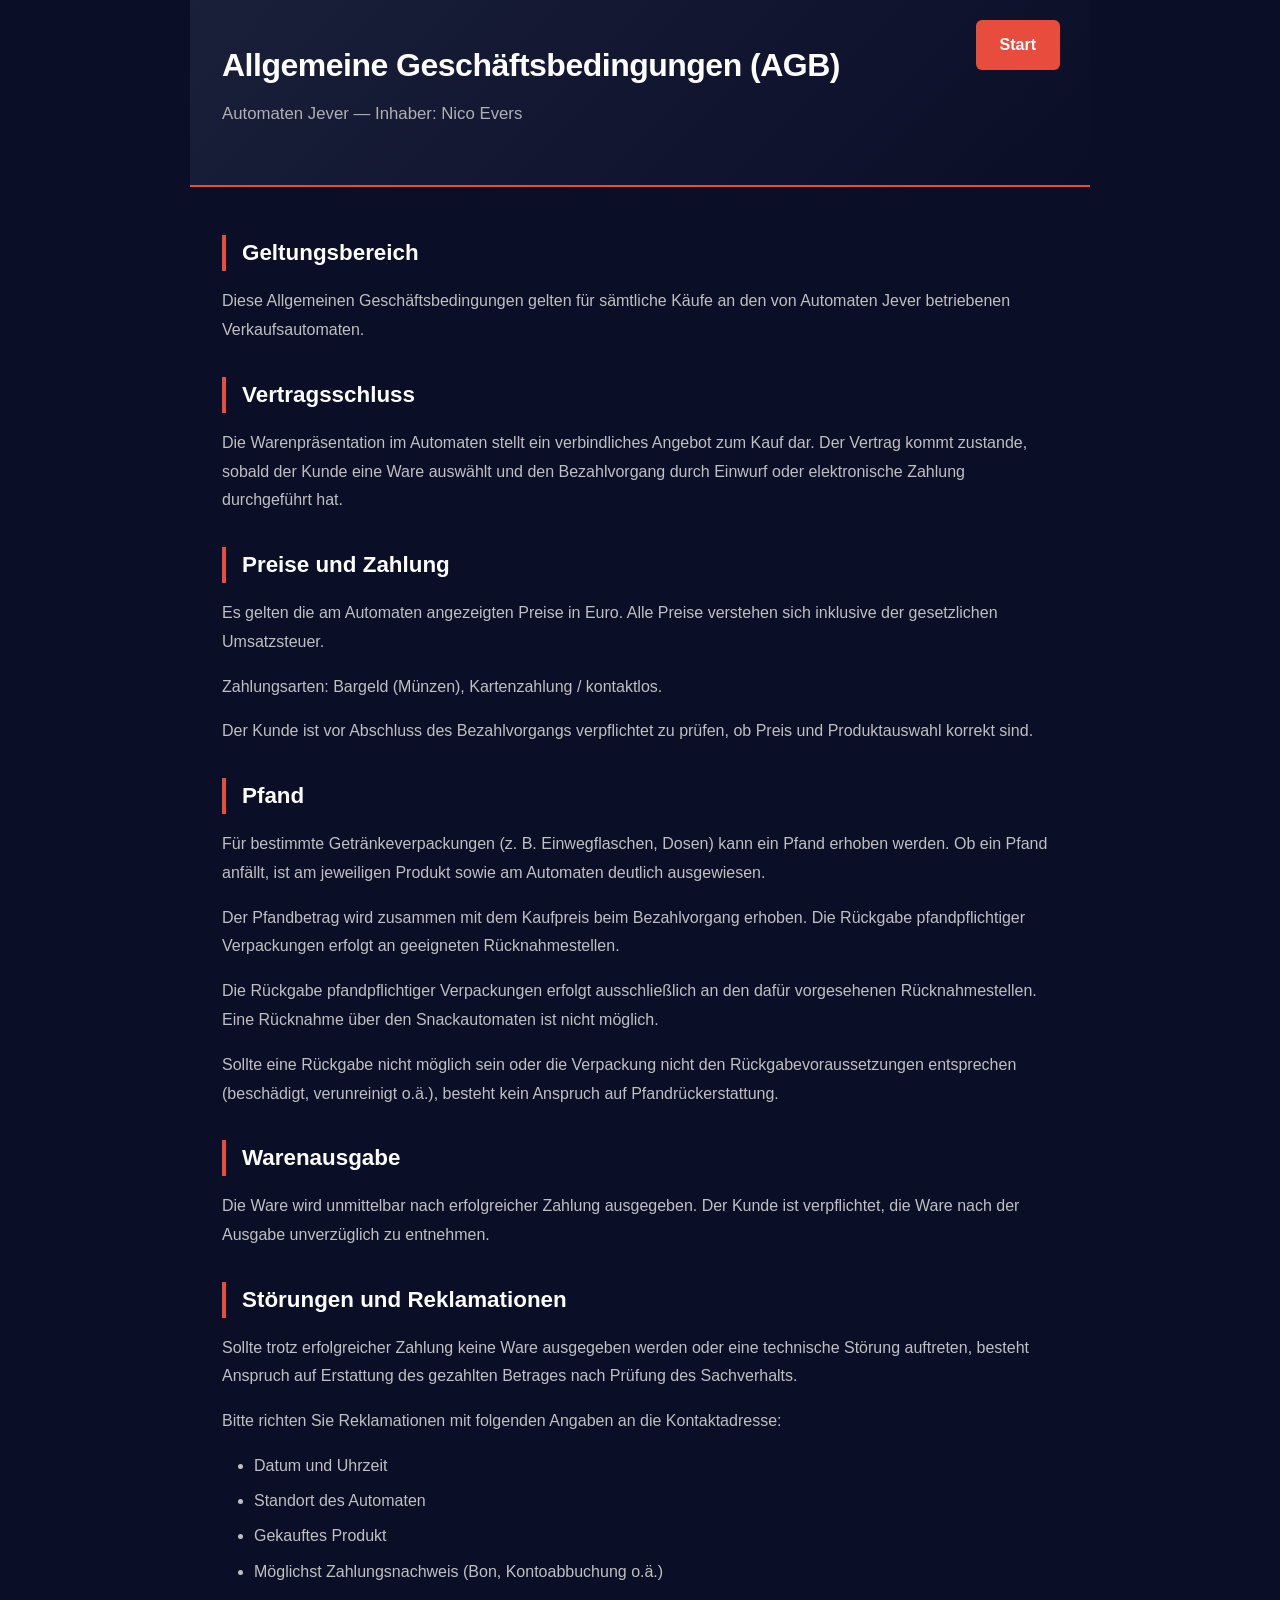
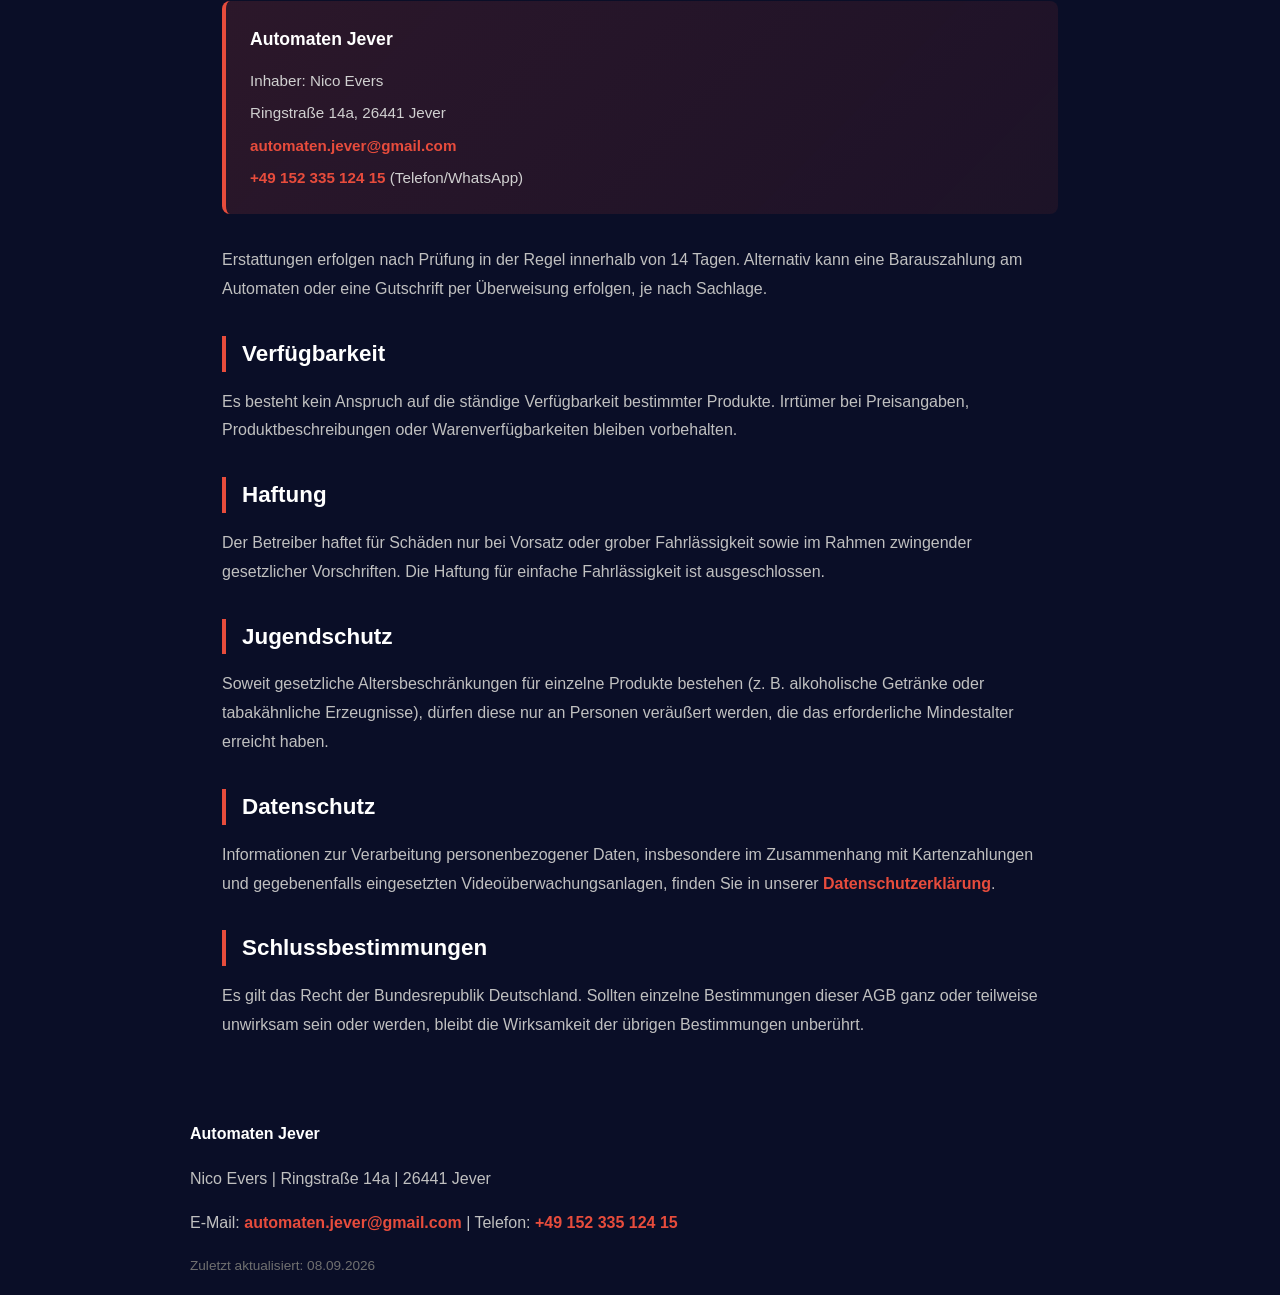
==== commit 5a92055e: "Update agb.html" ====
--- a/agb.html
+++ b/agb.html
@@ -227,7 +227,7 @@
         <h2>Pfand</h2>
         <p>Für bestimmte Getränkeverpackungen (z. B. Einwegflaschen, Dosen) kann ein Pfand erhoben werden. Ob ein Pfand anfällt, ist am jeweiligen Produkt sowie am Automaten deutlich ausgewiesen.</p>
         <p>Der Pfandbetrag wird zusammen mit dem Kaufpreis beim Bezahlvorgang erhoben. Die Rückgabe pfandpflichtiger Verpackungen erfolgt an geeigneten Rücknahmestellen.</p>
-        <p>Die Erstattung des Pfandes erfolgt, sofern technisch möglich, in der Zahlungsart, mit der der Kauf getätigt wurde.</p>
+        <p>Die Rückgabe pfandpflichtiger Verpackungen erfolgt ausschließlich an den dafür vorgesehenen Rücknahmestellen. Eine Rücknahme über den Snackautomaten ist nicht möglich.</p>
         <p>Sollte eine Rückgabe nicht möglich sein oder die Verpackung nicht den Rückgabevoraussetzungen entsprechen (beschädigt, verunreinigt o.ä.), besteht kein Anspruch auf Pfandrückerstattung.</p>
       </section>
 
@@ -294,4 +294,4 @@
     </footer>
   </div>
 </body>
-</html>+</html>
